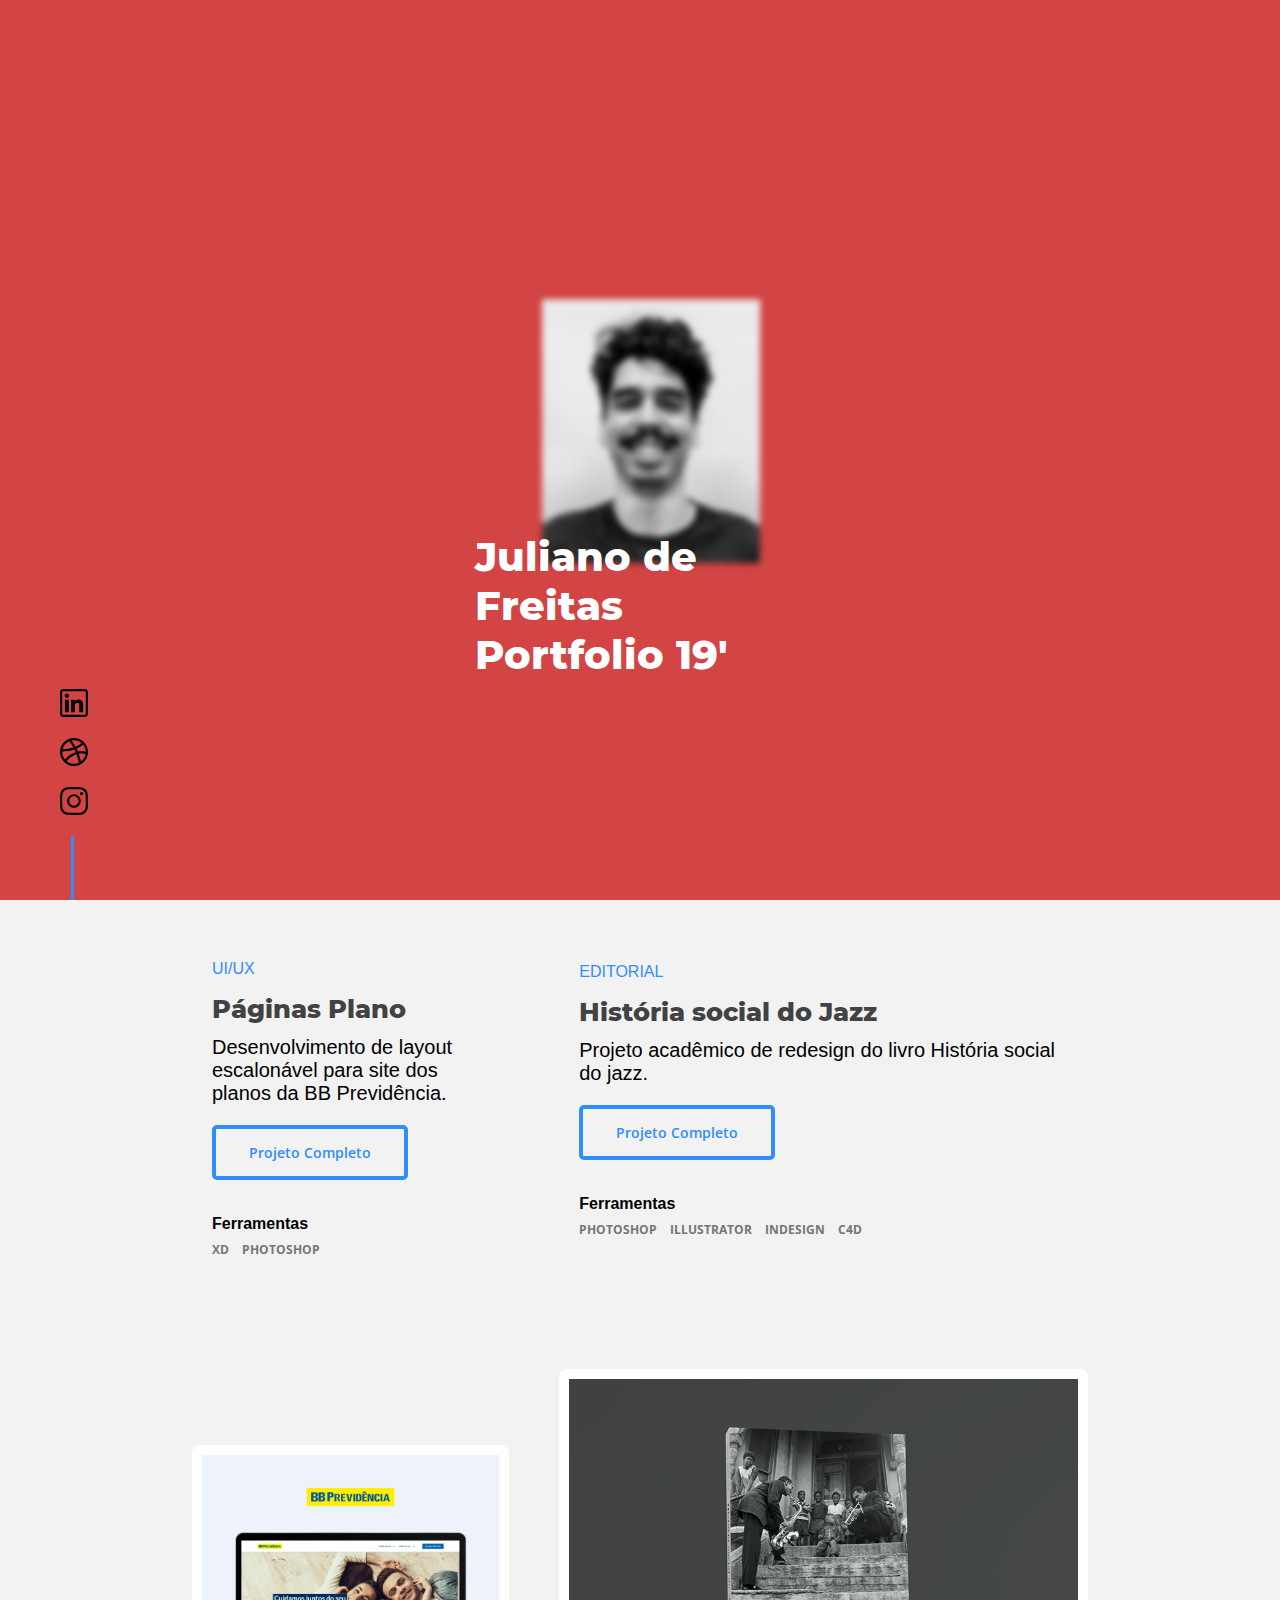
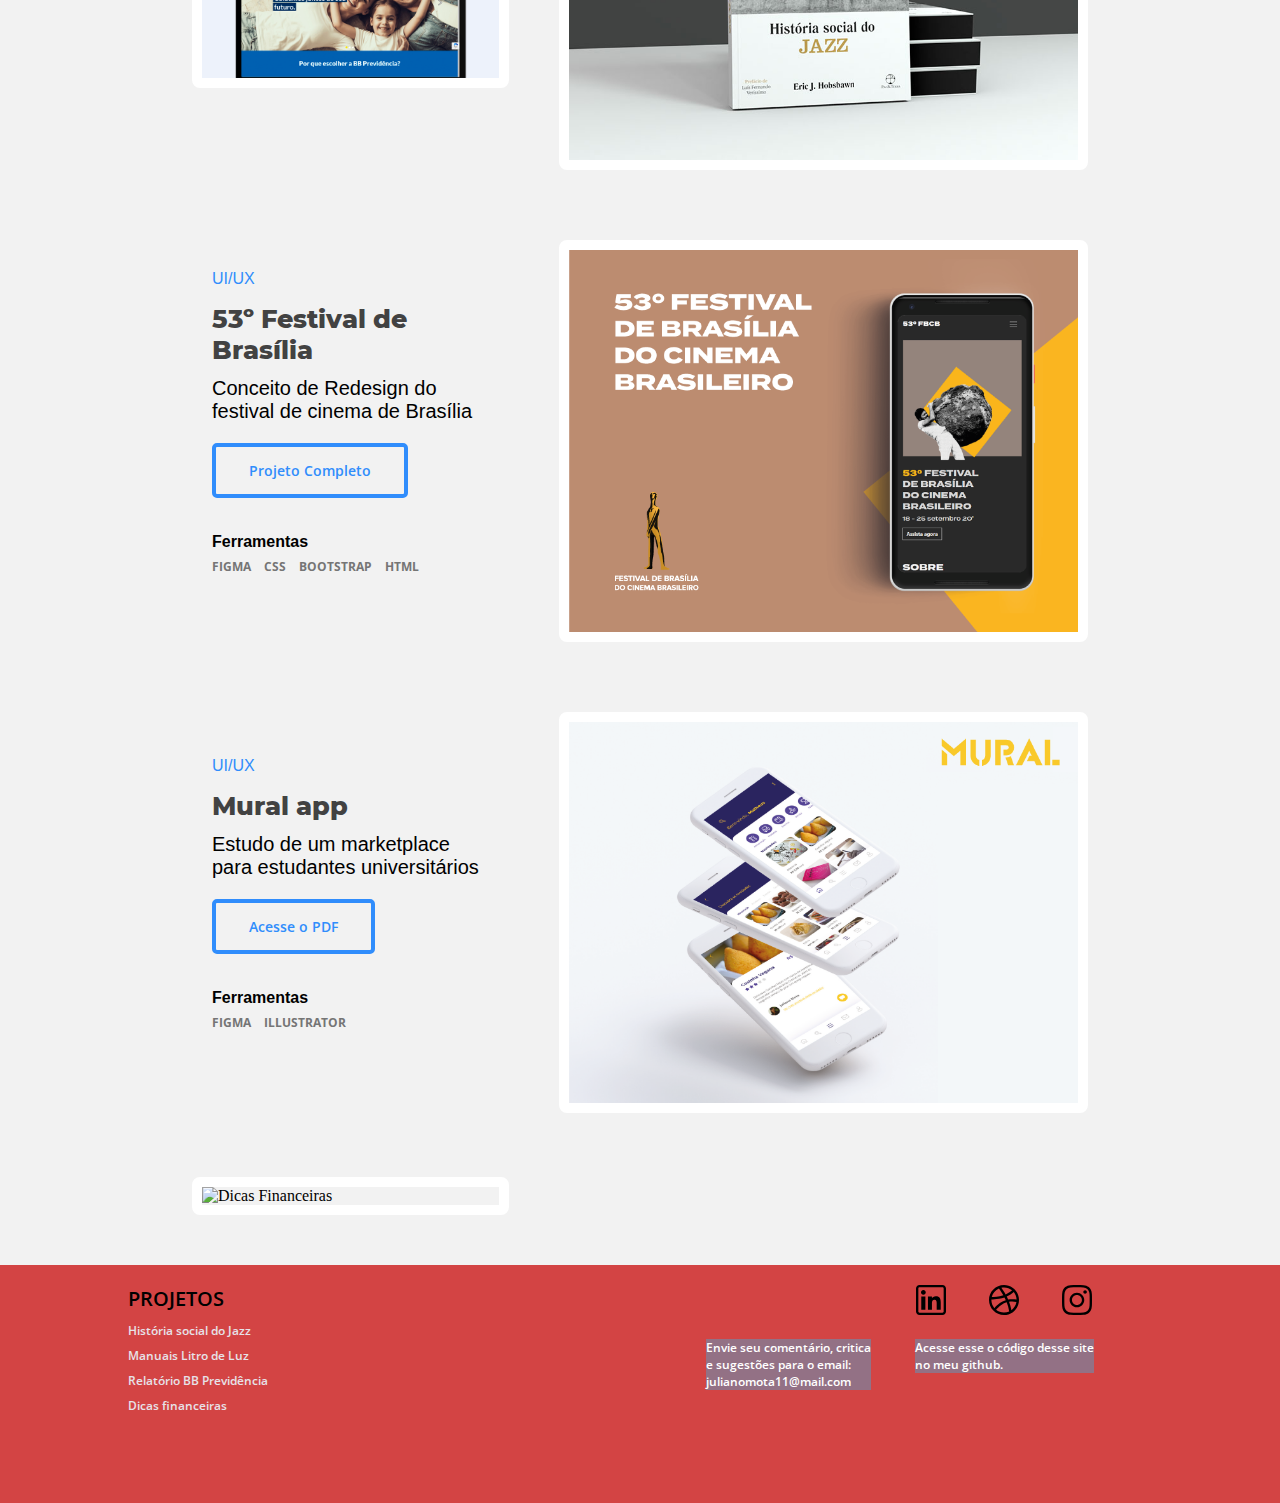
==== index.html @ aa5b1dbe "Update index.html" ====
<!DOCTYPE html>
<html lang ="en">
    <head>
        <meta charset="UTF-8">
        <meta name="viewport" content="width=device-width, initial-scale=1.0">
        <meta http-equiv="X-UA-Compatible" content="ie=edge">
        <title>Portfólio</title>
        <link rel="stylesheet" href="/css/stylesheet.css" >
        <link rel="stylesheet" href="/css/trabalhos.css" >
        <link rel="stylesheet" href="/css/footer.css" >
        <link rel="stylesheet" href="/css/header.css" >
        <link href="https://fonts.googleapis.com/css?family=Poppins&display=swap" type="text/css"
        rel="stylesheet">
        <link href="https://fonts.googleapis.com/css?family=Roboto+Mono&display=swap" rel="stylesheet"> 
        <link href="https://fonts.googleapis.com/css?family=Open+Sans:400,600,700&display=swap" rel="stylesheet">
        
    </head>
    <body>
       
    <header class="header-principal">
        <div class="socialcolumn">
             <div class="socialcolumn_icons">
                <a  class="socialcolumn_icon" target="_blank" href="https://www.linkedin.com/in/freitasjuliano/"><img src="/images/linkedin.svg"></img></a>
                <a class="socialcolumn_icon" target="_blank" href="https://dribbble.com/JulianoF"><img src="/images/basketball.svg"></img></a>
                <a class="socialcolumn_icon" target="_blank" href="https://www.instagram.com/skatepapel/"><img src="/images/instagram.svg"></img></a>
             </div>
        </div>
    </header>

        <div class="conteudo">
            <img class="minhafoto" src="/images/perfil3.jpg" alt="perfil" id="photo">
            <div class="texto">
                <h1 id="nome">
                    Juliano de
                    <br>
                    Freitas
                    <br>
                    Portfolio 19'</h1>
            </div>
        </div>

        

<div class="trabalhos" >
    
    
        <!--Projeto1-->
        <div class="descricao" id="un">
            <div>
                <span>UI/UX</span>
                <h1> Páginas Plano</h1>
                <p>Desenvolvimento de layout escalonável para site dos planos da BB Previdência.</p>
                <a href="./jazz.html"><button>Projeto Completo</button></a>
                <h4>Ferramentas</h4>
                <p class="ferramentas">Xd  Photoshop</p>
            </div>
        </div>

        <div class="container" id="deux"> 
           <a href="./jazz.html"> <img class="jazz" src="/images/bbprevidencia_ui.png" alt="UI BB Previdência"><div class="overlay"></div></a>
        </div>

        <!--Projeto 2 - Festival -->
        <div class="descricao" id="trois">
            <div>
                <span>UI/UX</span>
                <h1>53º Festival de Brasília</h1>
                <p> Conceito de Redesign do festival de cinema de Brasília</p>
                <a href="/litro.html"><button>Projeto Completo</button></a>
                <h4>Ferramentas</h4>
                 <p class="ferramentas">figma  css  bootstrap  html</p>
             </div>
        </div>

        <div class="container" id="quatre"> 
            <a href="./litro.html"><img class="jazz" src="/images/festivaldebrasilia_ui.png" alt="Festival de brasília"><div class="overlay"></div></a>
        </div>
    
    <!-- Projeto 2
        <div class="descricao" id="trois">
            <div>
                <span>EDITORIAL</span>
                <h1>Manuais Litro de Luz</h1>
                <p> Manual feito para a ONG LItro de Luz com ilustrações passo a passo para a montagem dos dispositivos.</p>
                <a href="/litro.html"><button>Projeto Completo</button></a>
                <h4>Ferramentas</h4>
                 <p class="ferramentas">Illustrator  Indesign</p>
             </div>
        </div> 

        <div class="container" id="quatre"> 
            <a href="./litro.html"><img class="jazz" src="/images/litro_capa.jpg" alt="Litro de Luz"><div class="overlay"></div></a>
        </div>
       -->

        <!--Projeto 3-->
        <div class="descricao" id="cinq">
            <div>
                <span>UI/UX</span>
                <h1>Mural app</h1>
                <p>Estudo de um marketplace para estudantes universitários</p>
                <a target="_blank" href="https://www.bb.com.br/docs/pub/inst/dwn/PrevidRelatAnual2018.pdf"><button class="bbp">Acesse o PDF</button></a>
                <h4>Ferramentas</h4>
                 <p class="ferramentas">figma  Illustrator </p>
             </div>
        </div>
        <div class="container" id="six"> 
            <a target="_blank" href=""><img class="jazz" src="/images/mural_capa_.png" alt="mural app"><div class="overlay"></div></a>
        </div>
    
    <!--Projeto 3 - relatório anual BB 18
        <div class="descricao" id="cinq">
            <div>
                <span>EDITORIAL</span>
                <h1>Relatório Anual BBP</h1>
                <p> Criação de identidade visual para o relátorio anual da BB Previdência ano 2018.</p>
                <a target="_blank" href="https://www.bb.com.br/docs/pub/inst/dwn/PrevidRelatAnual2018.pdf"><button class="bbp">Acesse o PDF</button></a>
                <h4>Ferramentas</h4>
                 <p class="ferramentas">Photoshop Illustrator Indesign </p>
             </div>
        </div>
        <div class="container" id="six"> 
            <a target="_blank" href="https://www.bb.com.br/docs/pub/inst/dwn/PrevidRelatAnual2018.pdf"><img class="jazz" src="/images/bbpre_capa.png" alt="BB Previência Relatório"><div class="overlay"></div></a>
        </div>
        -->
    
     <!--jazz -->
        <div class="descricao" id="un">
            <div>
                <span>EDITORIAL</span>
                <h1> História social do Jazz</h1>
                <p>Projeto acadêmico de redesign do livro História social do jazz.</p>
                <a href="./jazz.html"><button>Projeto Completo</button></a>
                <h4>Ferramentas</h4>
                <p class="ferramentas"> Photoshop  Illustrator  Indesign  C4D</p>
            </div>
        </div>

        <div class="container" id="deux"> 
           <a href="./jazz.html"> <img class="jazz" src="/images/jazz_capa.jpg" alt="Livro jazz"><div class="overlay"></div></a>
        </div>
       
    
        <!-- Projeto 4 - stay gold 
        <div class="descricao" id="sept">
            <div>
                <span>MOTION</span>
                <h1>Stay Gold</h1>
                <p> Stay Gold é o meu refúgio, de passar bons momentos conheçendo a cidade com amigos.</p>
                <a href="./stay.html"><button>Projeto Completo</button></a>
                <h4>Ferramentas</h4>
                 <p class="ferramentas">Photoshop Illustrator After Effects Skate</p>
             </div>
        </div>

        <div class="container" id="huit"> 
            <a href="./stay.html"><img class="jazz" src="/images/stay_capa.jpg" alt="BB Previência Relatório"><div class="overlay"></div></a>
        </div>
        -->
        <!-- Projeto 5 dribble 
        <div class="descricao" id="neuf">
            <div>
                <span>MOTION</span>
                <h1>Dicas Financeiras</h1>
                <p> Animação feita para uma entrevista.</p>
                <a href="https://dribbble.com/JulianoF" target="_blank"><button>Dribbble</button></a>
                <h4>Ferramentas</h4>
                 <p class="ferramentas">Illustrator After Effects </p>
             </div>
        </div>
           -->
        <div class="container" id="dix"> 
            <img class="jazz" src="/images/money.gif" alt="Dicas Financeiras"><div class="overlay"></div>
        </div>

    </div>
    <footer>               
        <div class="left_footer">
            <h4 style="font-family: montserrat;">PROJETOS</h4>
            <ul>
               <li><a href="/jazz.html">História social do Jazz</a></li>
                <li><a href="/litro.html">Manuais Litro de Luz</a></li>
                <li><a href="https://www.bb.com.br/docs/pub/inst/dwn/PrevidRelatAnual2018.pdf">Relatório BB Previdência</a></li>
                <li><a href="https://dribbble.com/JulianoF">Dicas financeiras</a></li>                    
            </ul>
        </div>
        <div class="right_footer">
                <div class="row_icons">
                    <a  class="icon" target="_blank" href="https://www.linkedin.com/in/freitasjuliano/"><img src="/images/linkedin.svg"></img></a>
                    <a class="icon" target="_blank" href="https://dribbble.com/JulianoF"><img src="/images/basketball.svg"></img></a>
                    <a class="icon" target="_blank" href="https://www.instagram.com/skatepapel/"><img src="/images/instagram.svg"></img></a>
                </div>
                <div class="email">
                    <p>
                    Envie seu comentário, critica <br>
                    e sugestões para o email: <br>
                    julianomota11@mail.com</p>
                </div>
                <div class="github">
                    <p>
                        Acesse esse o código desse site<br>
                        no meu github.
                    </p>
                </div>
        </div>
</footer>
</body>
---- css/stylesheet.css ----
*{
    margin: 0 auto;
    padding: 0;
    box-sizing: border-box;
}
@font-face{
    src: url(../fonts/Montserrat-ExtraBold.ttf);
    font-family: montserrat;
    
}

@font-face{
    src: url(../fonts/Montserrat-Regular.ttf);
    font-family: montserrat-regular;
    
}

@font-face{
  src: url(../fonts/clarendon-lt-std-roman.otf);
  font-family: Clarendon;
}

body {
  width: 100vw;
}

.overlay {
  position: absolute;
  top: 0;
  bottom: 0;
  left: 0;
  right: 0;
  height: 100%;
  width: 100%;
  opacity: 0;
  transition: .5s ease;
  background-color: #308DFC;

}

.container:hover .overlay {
  opacity: 0.3;
  border: 10px solid;
  border-radius: 8px;
  border-color: #308DFC;
}

#nome:hover {
  color: #F4D8CD;
  transition: .5s ease;
}

.conteudo {
  height: 100vh;
  background-color:  #D34444;
  max-width: 100vw;
}

.minhafoto{
    position: absolute;
    display: block;
    left: 50%;
    width: 40%;
    top: 45%;
    transform: translate(-45%, -40%);
    animation: yourAnimation 1.2s  0s ease;
    filter: blur(3px);
    -webkit-filter: blur(3px);
}

@keyframes yourAnimation{
  0%{
      transform: translate(-45%,0);
      opacity: 0;
      }
  100%{
      transform: translate(-45%,-40%);
      opacity: 1;
      }
}

.texto{
    position: absolute;
    display: block;
    left: 50%;
    top: 60%;
    transform: translate(-50%, -65%);
    min-width: 200px;
    animation: yourAnimation2 1.2s  0s ease;
}

@keyframes yourAnimation2{
  0%{
      transform: translate(-50%,0%);
      opacity: 0;
      }
      20%{
        transform: translate(-50%,0%);
        opacity: 0;
        }

  100%{
      transform: translate(-50%,-65%);
      opacity: 1;
      }
}

.socialcolumn {
  position: fixed;
  bottom: 30px;
  left: 60px;
  box-sizing: border-box;
}

.socialcolumn::before{
  content: "";
  height: 4em;
  width: 3px;
  background: #308DFC;
  position: absolute;
  bottom: -30px;
  transform: translateX(11px);
}

.socialcolumn_icons {
  display: flex;
  flex-direction: column;
  margin-bottom: 24px;
}

.socialcolumn_icon {
  margin-bottom: 15px;
  padding: 0 !important;
}

.socialcolumn_icon:nth-of-type(3) {
  margin-bottom: 25px;
}

.socialcolumn_icon img{
 width: 28px;
 height: 28px;
}

.socialcolumn_icon:hover {
  opacity: 0.6;
}

.more_infos {
    position: absolute;
        display: block;
        left: 50%;
        width: 80%;
        top: 85%;
        transform: translate(-45%, -40%)
}

      .more_infos p, .more_infos img {
        display: inline;
}
 
.cta {
  display: flex;
  background-color: white;
  width: 40%;
  padding: 15px 40px;
  color: #D34444;
  border: none;
  font-family: 'Noto Sans', sans-serif;
  align-items: center;
  justify-content: center;
  font-weight: 700;
}

.cta:hover {
  background-color: #2a6bda;
  color: white;
  transition: .3s ease;
}

.midias {
    font-family: 'Merriweather', serif;
    text-decoration:none;
    color:white;
    display: flex;
    padding: 10px 10px;
}

  .perfil {
    display: block;
    margin:0 auto;
    width: 66vw    
  }


.topo {
width: 80%;
}

  .conteudos{
  display: inline;
}
      
      @media only screen and (min-width: 250px) {
    
      .conteudo {
        height: 70vh;
      }

      .side_text {
        width: 80%;   
      }

      .side_text p {
        margin-top: 20px;
        font-size: 20px;
      }

      .cta {
        margin-top: 15px;
        width: 100%;
        margin-bottom: 30px;
        margin-left: 0;
        margin-right: 0;
      }

      #nome {
        font-family: montserrat;
        font-size: 1.6rem;
        color: #fff;
      }

      .minhafoto{
        position: absolute;
        display: block;
        left: 50%;
        width: 40%;
        top: 30%;
        transform: translate(-45%, -40%)
      }

      .texto{
        top: 45%;        
    }

    
    }

@media only screen and (min-width: 768px) {
  /* tablets */
  
  
 
  /* index */
  .minhafoto{
    position: absolute;
    display: block;
    left: 50%;
    width: 30%;
    top: 30%;
    transform: translate(-45%, -40%)
}

#nome {
    font-family: montserrat;
    font-size: 1.8rem;
    color: white;
}

#nome {
  font-size: 2.3rem;

}
.texto{
    position: absolute;
    display: block;
    left: 45%;
    top: 53%;
    transform: translate(-50%, -65%);
    min-width: 200px;
}

  /*sobre*/
  .sobre {
    font-size: 30px;
    padding: 0 10% 2% 10%;
    line-height: 1.5em;  
  }
  
  
  .side_text {
    width: 80%;   
  }


  .cta {
    margin-top: 15px;
    width: 80%;
    margin-bottom: 30px;
    margin-left: 61.4px;
    margin-right: 0;
    font-size: 20px;
  }

  .perfil {
  width: 500px;
  }
  
  }
  @media only screen and (min-width: 1024px) {
    /* header */
  .header-principal a {
    font-size: 28px;
    padding: 30px 40px;
  }
     
    .cabecalho, .cabecalho2{
    height: 60px;  
    }

    .descricao p {
      font-size: 25px;
    }



    .button{
      margin-top: 9px;
      font-size: 43px;
    }

    #nome {
      font-family: montserrat;
      font-size: 2.2rem;
      color: white;
  }

  #nome {
    font-size: 3rem;
  }


  .texto{
      position: absolute;
      display: block;
      left: 45%;
      top: 45%;
      transform: translate(-50%, -65%);
      min-width: 200px;
  }

  .descricao{
    font-size: 21px;
  }
   /*sobre*/
   .sobre {
    font-size: 40px;
    padding: 5% 10% 6% 10%;
    line-height: 1.5em;
  }
  
  .conteudos img {
    width: 80px;
      height: 80px;
      margin: 2rem;
  }
.midias {
  font-size: 33px;
  margin-top: 15px;
}
 
}

@media only screen and (min-width: 1200px) {

 /* index */

  .conteudo {
    height: 100vh;
  }

  .minhafoto{
    position: absolute;
    display: block;
    left: 50%;
    width: 17%;
    top: 45%;
    transform: translate(-45%, -40%)
}

#nome {
    font-family: montserrat;
    font-size: 2.3rem;
    color: white;
}

#nome {
  font-size: 2.5em;
}

.texto{
    position: absolute;
    display: block;
    left: 45%;
    top: 65%;
    transform: translate(-40%, -36%);
    min-width: 200px;
    animation: yourAnimation4 1.2s  0s ease;
}

@keyframes yourAnimation4{
  0%{
      transform: translate(-40%,0%);
      opacity: 0;
      }
      20%{
        transform: translate(-40%,0%);
        opacity: 0;
        }

  100%{
      transform: translate(-40%,-36%);
      opacity: 1;
      }
}


}
---- css/trabalhos.css ----
*{
    margin: 0 auto;
    padding: 0;
    box-sizing: border-box;
}
@font-face{
    src: url(../fonts/Montserrat-ExtraBold.ttf);
    font-family: montserrat;
    
}

@font-face{
    src: url(../fonts/Montserrat-Regular.ttf);
    font-family: montserrat-regular;
    
}

@font-face{
  src: url(../fonts/clarendon-lt-std-roman.otf);
  font-family: Clarendon;
}

body {
    background-color: #F2F2F2;
}

.trabalhos{
    width: 75vw;
    display: grid;
    grid-template-columns: 2fr 5fr;
    grid-gap: 50px;
    justify-items: center;
    align-items: center;
    justify-content: center;
    margin-bottom: 50px;
    overflow-x: hidden;  
}

.jazz {
    width: 100%;
}

.container:hover {
    opacity: 0.7;
}

.Projeto {
    display: grid;
    background-color: #EAC9C9;
}

  .container {
    display: grid;
    margin-top: 3%;
    width: 80%;
    position:relative;
}

.container img {
    border: 10px solid;
    border-radius: 8px;
    border-color: white;
    cursor: pointer;
}

  .container img:hover {
    background-color: tomato;
    opacity: 1;
}

.descricao{
    padding-top: 5em;
    display: grid;
    width: 80%;
    font-family: 'Lato', sans-serif;
    font-size: 1rem;
    color:black;
    margin-bottom: 8%;
}

.descricao span{
    color: #308DFC;
}

.descricao h1 {
    margin: 0;
    text-align: left;
    font-family: montserrat;
    font-size: 1.6rem;
    color: #424242;
    margin-top: 0.6em;

}

.descricao p {
    font-size: 20px;
    margin-top: 0.6em;
}

.descricao button {
    margin: 20px 0;
    padding: 14px 33px;
    border: 4px solid;
    border-color: #308DFC;
    background-color: #F2F2F2;
    color: #308DFC;
    border-radius: 5px;
    font-family: 'Open Sans', sans-serif;
    font-weight: 600;
    cursor: pointer;
    font-size: 14px;
    transition: ease 0.6s;
}

.descricao button:hover {
    background-color: #308DFC;
    color:white;
}

.bbp:hover {
    background-color: #D34444 !important;
    border-color: #D34444;
}

.descricao h4 {
    margin-top: 15px;    
}

.ferramentas {
    font-size: 12px !important;
    text-transform: uppercase;
    font-weight: bold;
    color: #757575;
    word-spacing: 10px;
    font-family: 'Open Sans', sans-serif;
    font-weight: 700;
}

#un {
    order: 1;
}

#deux {
    order: 0;
}

#trois {
    order: 3;
}

#quatre {
    order: 2;
}

#cinq {
    order: 5;
}

#six {
    order: 4;
}

#sept {
    order: 7;
}

#huit {
    order:6;
}

#neuf {
    order: 9;
}

#dix {
    order: 8;
}



@media only screen and (min-width: 300px) {

    .trabalhos {
    width: 80vw;
    display: grid;
    grid-template-columns: 1fr;
    grid-template-rows: repeat(1fr);
    grid-gap: 50px;
    justify-items: center;
    align-items: center;
    justify-content: center;
    margin-bottom: 50px;
    }

    .descricao {
        display: none;
    }

    .container {
        width: 100%;
        
    }

    .socialcolumn {
        display: none;
    }
   
}

@media only screen and (min-width: 768px) {

    .trabalhos {
        grid-gap: 0px
    }

    .descricao {
        display: grid;
        width: 100%;
        padding: 20px;
        background-color: white;
        justify-items: left;
        align-items: flex-start;
        justify-content: flex-start;
        border-radius: 0 0 10px 10px;

    }
}

@media only screen and (min-width: 1024px) { 

    .socialcolumn {
        display: flex;
    }

    .trabalhos{
        width: 75vw;
        display: grid;
        grid-template-columns: 3fr 5fr;
        grid-gap: 50px;
        justify-items: center;
        align-items: center;
        justify-content: center;
        margin-bottom: 50px;
        
}

#un {
    order: 0;
}

#deux {
    order: 1;
}

#trois {
    order: 2;
}

#quatre {
    order: 3;
}

#cinq {
    order: 4;
}

#six {
    order: 5;
}

#sept {
    order: 6;
}

#huit {
    order:7;
}

#neuf {
    order: 8;
}

#dix {
    order: 9;
}

.descricao {
    background-color: #F2F2F2;
}


}


@media only screen and (min-width: 1200px) {

    .trabalhos{
        margin-top: 40px;
        width: 70vw;
    }

}
---- css/footer.css ----
footer {
    background-color: #D34444;
    display: flex;
    max-width: 100vw;
}

footer a {
    text-decoration: none;
    color:black;
}

footer a:hover {
    opacity: 0.6;
}

footer ul {
    list-style: none;
    margin: 10px 0;
}

footer li {
    font-family: 'Open Sans', sans-serif !important;
    font-weight: 600;
    margin: 8px 0;
}

footer h4{
margin-top: 1em;
align-items: center;
justify-content: center;
font-family: 'Open Sans', sans-serif !important;
font-weight: 600;
font-size: 20px;
}

footer img {
    width: 30px;
      height: 30px;
      margin: 20px;
}
  
  footer img:hover{
    opacity: 0.7;
}

.right_footer {
    font-family: 'Open Sans', sans-serif !important;
font-weight: 600;
}


/*.right_footer {
    display: grid;
    grid-template-rows: 1fr 2fr;
    grid-template-columns: 1fr 1fr;
    grid-template-areas: "one two"
                        "three four";
}

.row_icons {
    grid-area: two;  
    margin-right: 0;  
}

.email {
    grid-area: three;
    font-family: 'Open Sans', sans-serif !important;
    font-weight: 600;
}

.github {
    grid-area: four;
    font-family: 'Open Sans', sans-serif !important;
    font-weight: 600;
}

*/


.email, .github {
    background-color: #937185;
    color: white;
}
@media only screen and (min-width: 300px) {

    footer{
        height: auto;
        display: grid;
        grid-template-rows: 1fr ;
        grid-template-columns: 1fr ;
        grid-template-areas: "one"
                            "two";
    }
    
    .left_footer {
       align-items: center;
        grid-area: one;
        margin-left: 0 auto;
        text-align: center;
    }

    .left_footer a {
        color: #E7E2E8;
    }

    .right_footer {
        text-align: center;
        align-items: center;
        grid-area: two;
        margin-left: 0 auto;
        margin-bottom: 1rem;
    }

    .email{
        margin-bottom: 1rem;  
    }
}

@media only screen and (min-width: 768px) {

    footer{
        height: auto;
        display: grid;
        grid-template-columns: 1fr ;
        grid-template-areas: "a  b";
    }


    .left_footer {
        grid-area: a;
    }
    
    .right_footer {
        grid-area: b;
        display: grid;
        grid-template-rows: 1fr 2fr;
        grid-template-columns: 1fr 1fr;
        grid-template-areas: "one two"
                            "three four";
        text-align: left;
        margin-right: 40px;
    }
    
    .row_icons {
        grid-area: two;  
        margin-right: 0;  
    }
    
    .email {
        grid-area: three;
        font-family: 'Open Sans', sans-serif !important;
        font-weight: 600;
    }
    
    .github {
        grid-area: four;
        font-family: 'Open Sans', sans-serif !important;
        font-weight: 600;
    }

    .email, .github {
        align-self: baseline;
    }
}

@media only screen and (min-width: 1024px) {

    footer {
        padding: 0 10%;
    }

    .left_footer, .right_footer {
        font-size: 12px;
    }

    .left_footer {
        text-align: left;
        align-items: flex-start;
        margin: 0;
        
    }





}
---- css/header.css ----
*{
    margin: 0 auto;
    padding: 0;
    box-sizing: border-box;
}
@font-face{
    src: url(../fonts/Montserrat-ExtraBold.ttf);
    font-family: montserrat;
    
}

@font-face{
    src: url(../fonts/Montserrat-Regular.ttf);
    font-family: montserrat-regular;
    
}

@font-face{
  src: url(../fonts/clarendon-lt-std-roman.otf);
  font-family: Clarendon;
}

.header-principal {
    display: block;
    text-decoration: none;
    background-color: #308DFC;
    text-align: left;
    
}

.header-principal a {
    font-family: montserrat-regular;
    text-decoration:none;
    color:white;
    display: inline-block;
    padding: 15px 10px;
    text-align: right;
}

.header-principal a:hover {
 font-weight: 700;
}


@media only screen and (min-width: 768px) {

    .header-principal a {
      font-size: 22px;
      padding: 30px 40px;
    }

@media only screen and (min-width: 1024px) {
      .header-principal a {
        font-size: 22px;
        padding: 15px 40px;
      }
    }
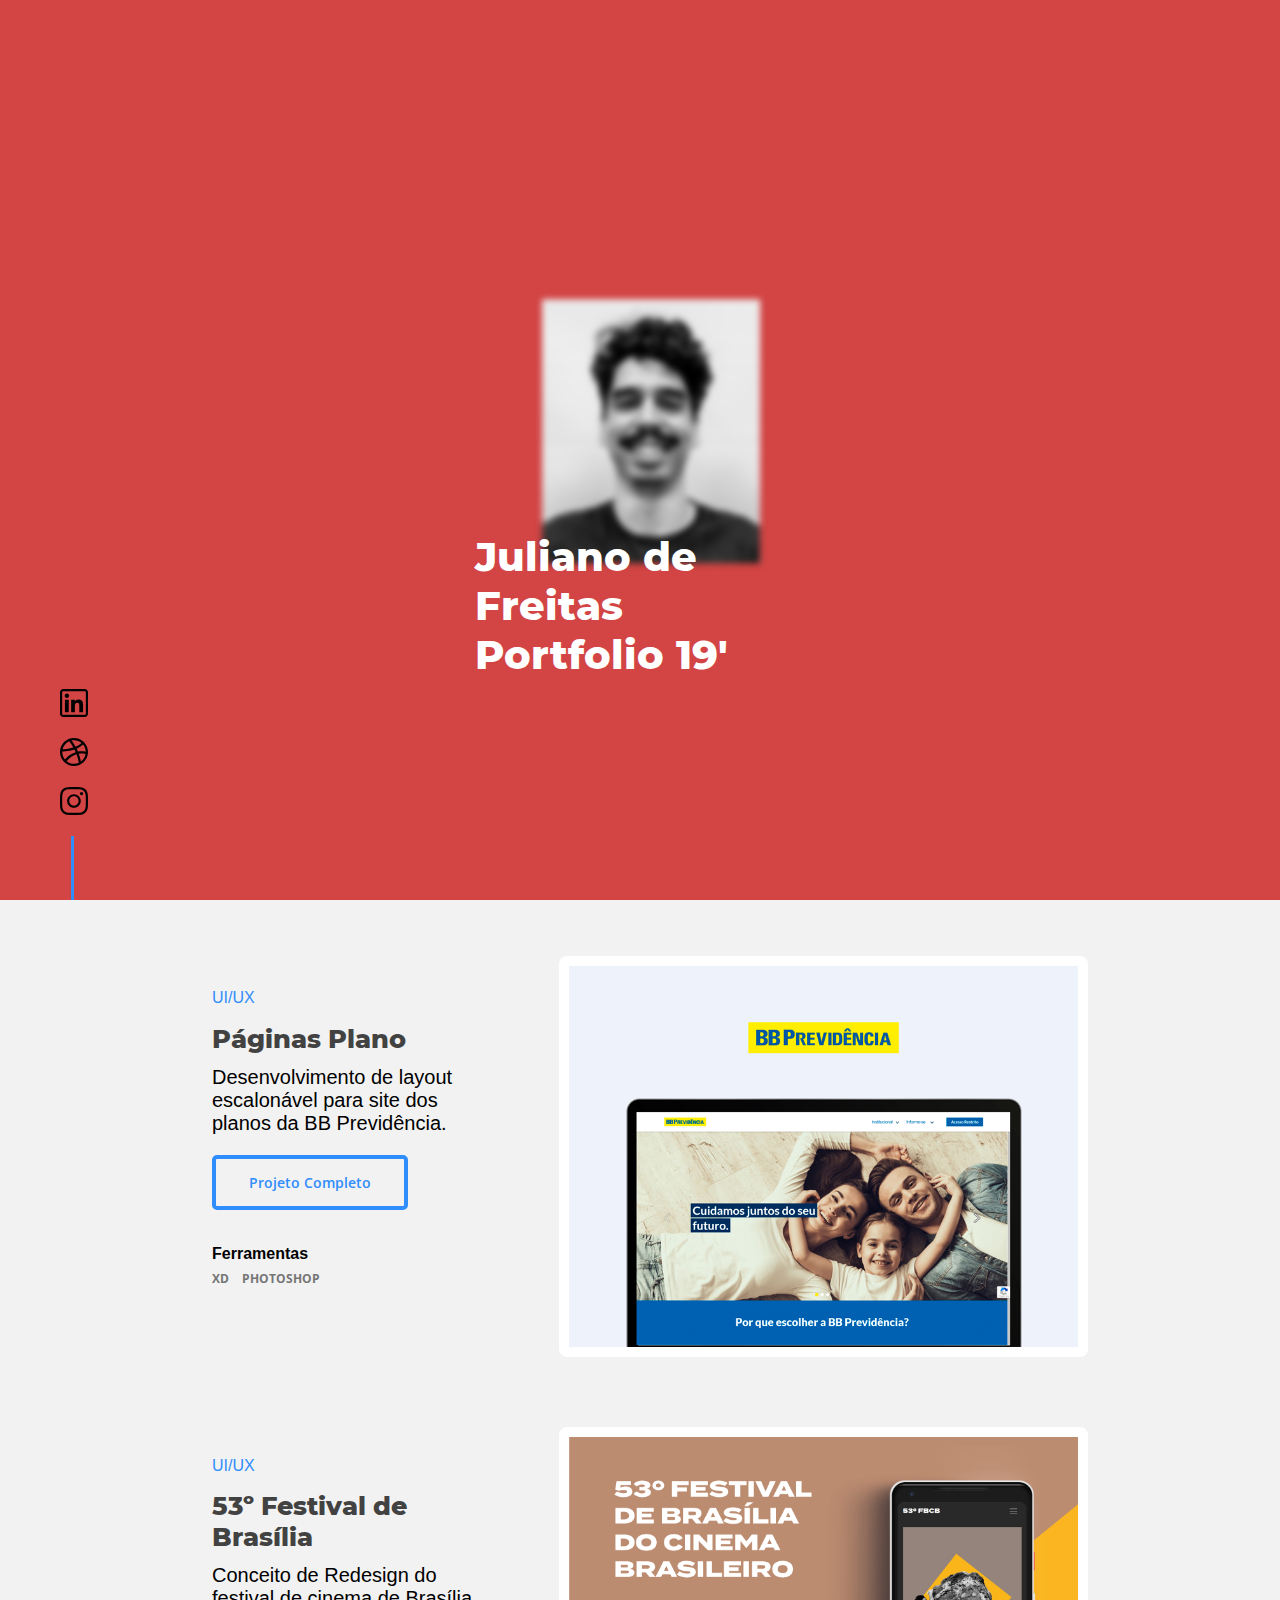
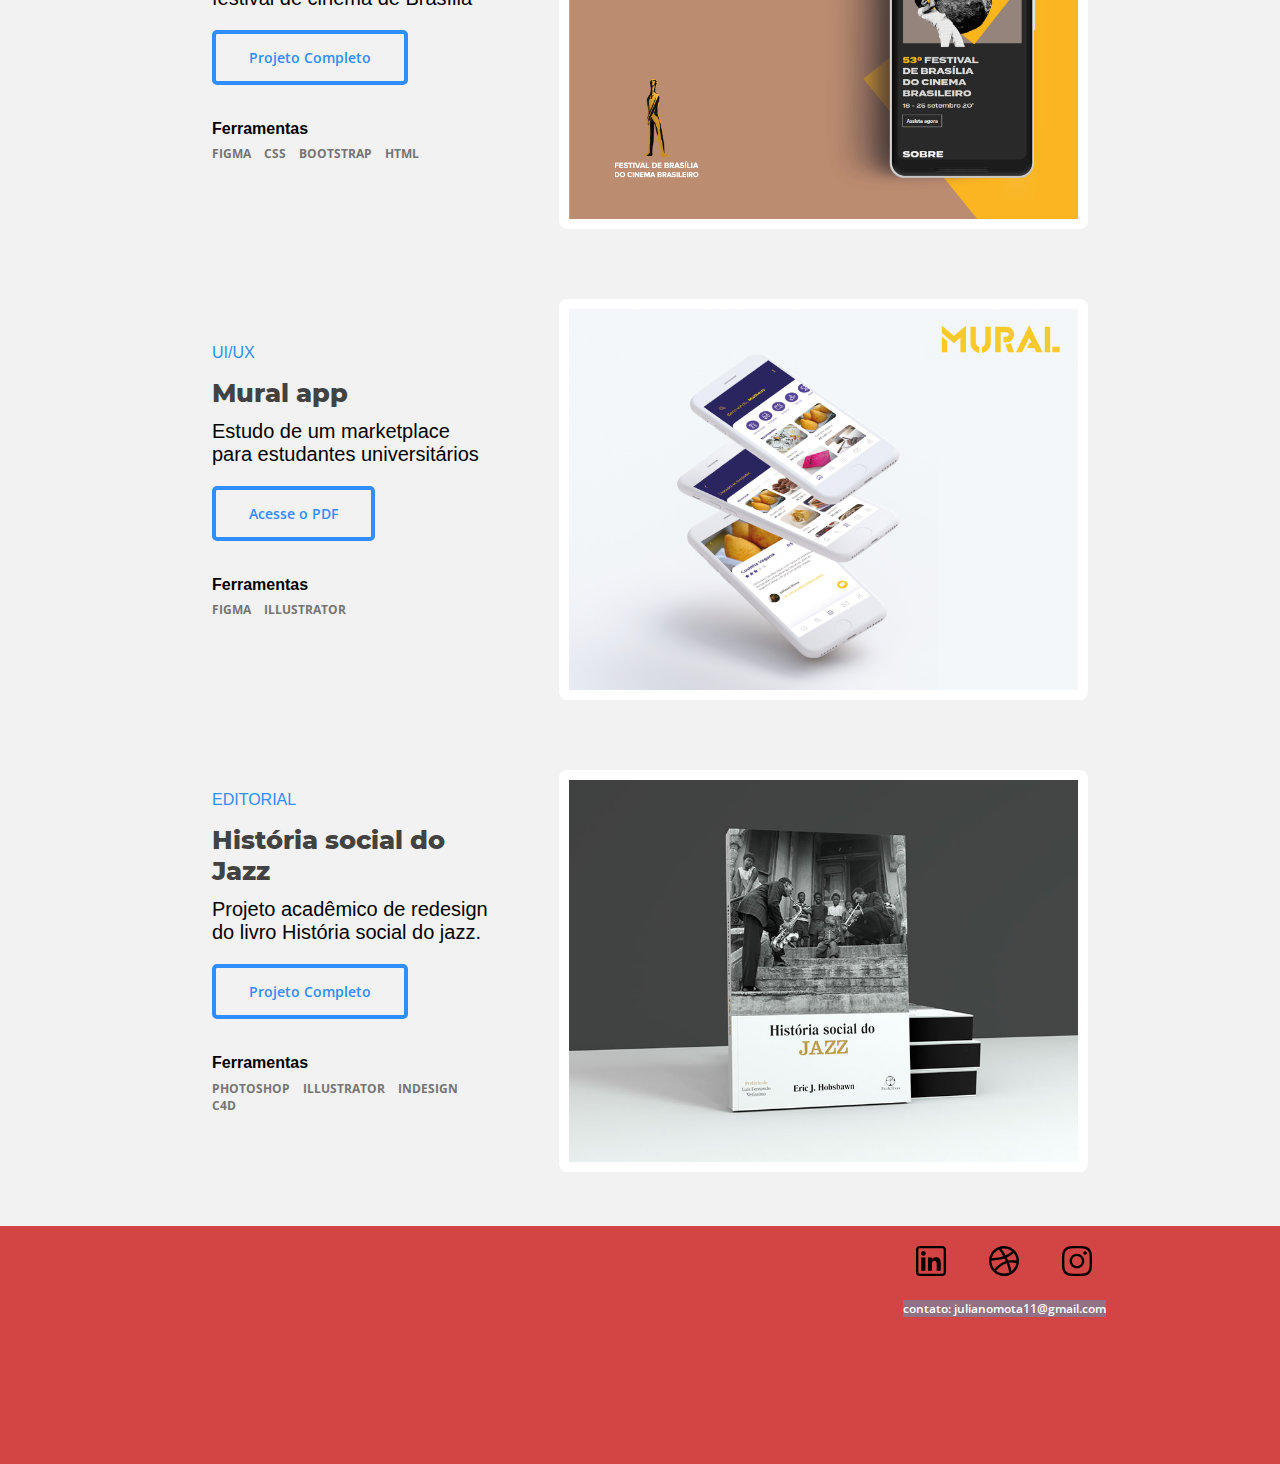
==== commit 244c05e2: "Update index.html" ====
--- a/index.html
+++ b/index.html
@@ -44,7 +44,7 @@
 <div class="trabalhos" >
     
     
-        <!--Projeto1-->
+        <!--Projeto1 página Planos-->
         <div class="descricao" id="un">
             <div>
                 <span>UI/UX</span>
@@ -124,7 +124,7 @@
         </div>
         -->
     
-     <!--jazz -->
+     <!--jazz
         <div class="descricao" id="un">
             <div>
                 <span>EDITORIAL</span>
@@ -139,24 +139,25 @@
         <div class="container" id="deux"> 
            <a href="./jazz.html"> <img class="jazz" src="/images/jazz_capa.jpg" alt="Livro jazz"><div class="overlay"></div></a>
         </div>
-       
-    
-        <!-- Projeto 4 - stay gold 
+        -->
+    
+        <!-- Projeto 4 - stay gold  -->
         <div class="descricao" id="sept">
             <div>
-                <span>MOTION</span>
-                <h1>Stay Gold</h1>
-                <p> Stay Gold é o meu refúgio, de passar bons momentos conheçendo a cidade com amigos.</p>
-                <a href="./stay.html"><button>Projeto Completo</button></a>
-                <h4>Ferramentas</h4>
-                 <p class="ferramentas">Photoshop Illustrator After Effects Skate</p>
-             </div>
+                <span>EDITORIAL</span>
+                <h1> História social do Jazz</h1>
+                <p>Projeto acadêmico de redesign do livro História social do jazz.</p>
+                <a href="./jazz.html"><button>Projeto Completo</button></a>
+                <h4>Ferramentas</h4>
+                <p class="ferramentas"> Photoshop  Illustrator  Indesign  C4D</p>
+            </div>
         </div>
 
         <div class="container" id="huit"> 
-            <a href="./stay.html"><img class="jazz" src="/images/stay_capa.jpg" alt="BB Previência Relatório"><div class="overlay"></div></a>
-        </div>
-        -->
+             <a href="./jazz.html"> <img class="jazz" src="/images/jazz_capa.jpg" alt="Livro jazz"><div class="overlay"></div></a>
+        </div>
+        
+    
         <!-- Projeto 5 dribble 
         <div class="descricao" id="neuf">
             <div>
@@ -168,14 +169,14 @@
                  <p class="ferramentas">Illustrator After Effects </p>
              </div>
         </div>
-           -->
+       
         <div class="container" id="dix"> 
             <img class="jazz" src="/images/money.gif" alt="Dicas Financeiras"><div class="overlay"></div>
         </div>
-
+        -->
     </div>
     <footer>               
-        <div class="left_footer">
+       <!-- <div class="left_footer">
             <h4 style="font-family: montserrat;">PROJETOS</h4>
             <ul>
                <li><a href="/jazz.html">História social do Jazz</a></li>
@@ -183,23 +184,16 @@
                 <li><a href="https://www.bb.com.br/docs/pub/inst/dwn/PrevidRelatAnual2018.pdf">Relatório BB Previdência</a></li>
                 <li><a href="https://dribbble.com/JulianoF">Dicas financeiras</a></li>                    
             </ul>
-        </div>
+        </div> -->
         <div class="right_footer">
                 <div class="row_icons">
                     <a  class="icon" target="_blank" href="https://www.linkedin.com/in/freitasjuliano/"><img src="/images/linkedin.svg"></img></a>
                     <a class="icon" target="_blank" href="https://dribbble.com/JulianoF"><img src="/images/basketball.svg"></img></a>
                     <a class="icon" target="_blank" href="https://www.instagram.com/skatepapel/"><img src="/images/instagram.svg"></img></a>
                 </div>
-                <div class="email">
-                    <p>
-                    Envie seu comentário, critica <br>
-                    e sugestões para o email: <br>
-                    julianomota11@mail.com</p>
-                </div>
                 <div class="github">
                     <p>
-                        Acesse esse o código desse site<br>
-                        no meu github.
+                       contato: julianomota11@gmail.com
                     </p>
                 </div>
         </div>
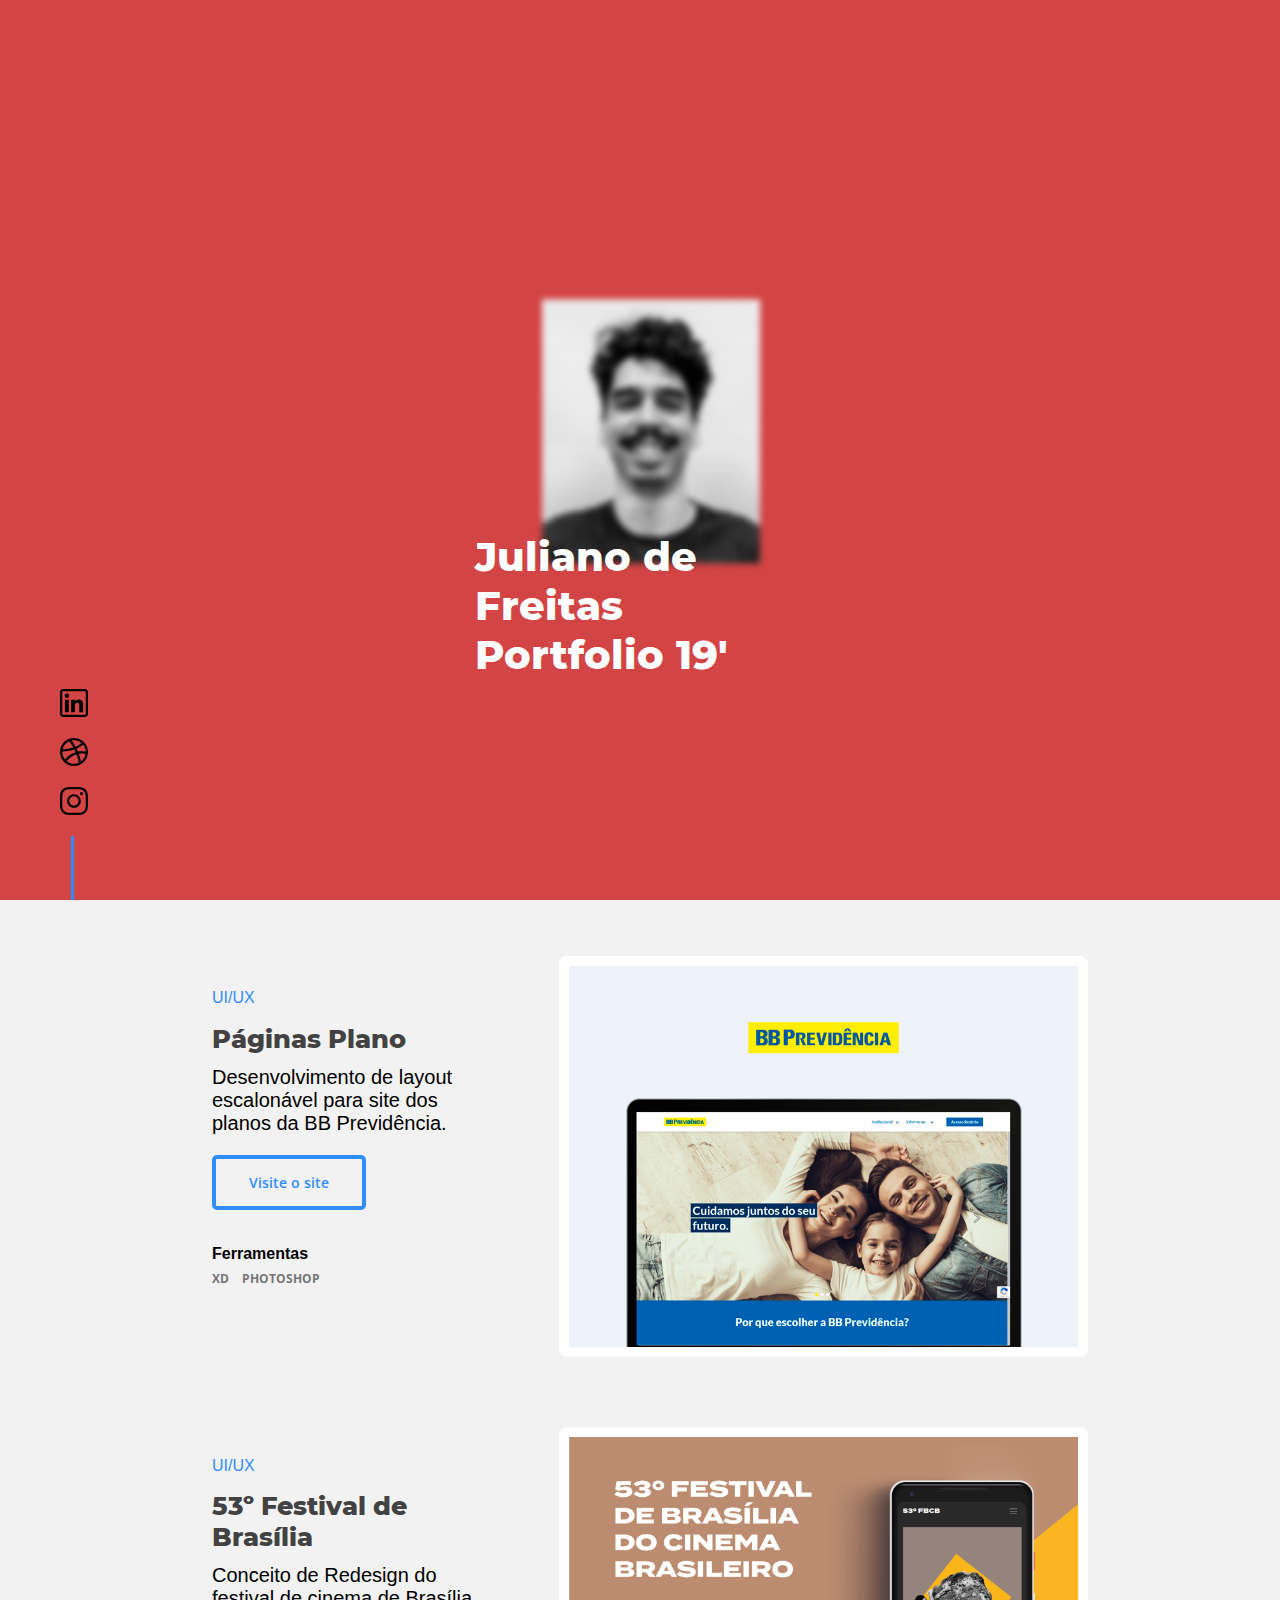
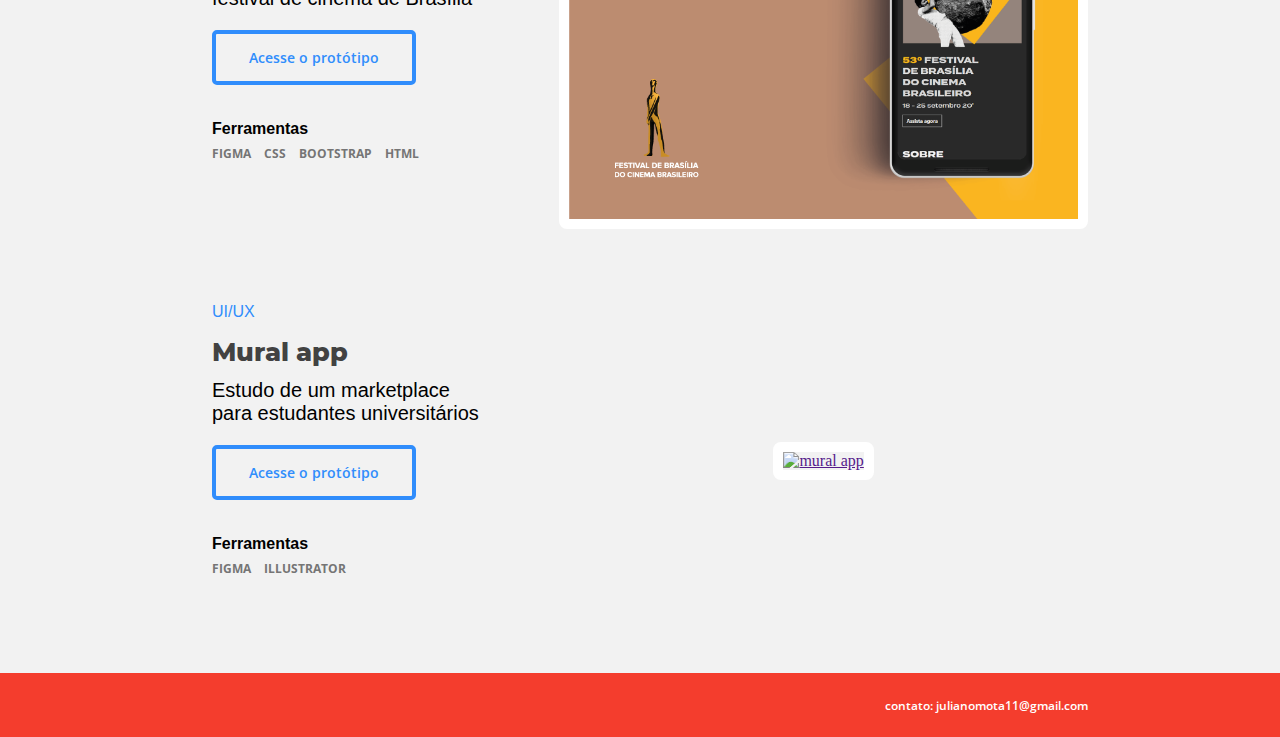
==== commit dc995792: "Update index.html" ====
--- a/index.html
+++ b/index.html
@@ -50,14 +50,14 @@
                 <span>UI/UX</span>
                 <h1> Páginas Plano</h1>
                 <p>Desenvolvimento de layout escalonável para site dos planos da BB Previdência.</p>
-                <a href="./jazz.html"><button>Projeto Completo</button></a>
+                <a href="https://bbprevidencia.com.br/bbprevrealizemais"><button>Visite o site</button></a>
                 <h4>Ferramentas</h4>
                 <p class="ferramentas">Xd  Photoshop</p>
             </div>
         </div>
 
         <div class="container" id="deux"> 
-           <a href="./jazz.html"> <img class="jazz" src="/images/bbprevidencia_ui.png" alt="UI BB Previdência"><div class="overlay"></div></a>
+           <a href="https://bbprevidencia.com.br/bbprevrealizemais"> <img class="jazz" src="/images/bbprevidencia_ui.png" alt="UI BB Previdência"><div class="overlay"></div></a>
         </div>
 
         <!--Projeto 2 - Festival -->
@@ -66,14 +66,14 @@
                 <span>UI/UX</span>
                 <h1>53º Festival de Brasília</h1>
                 <p> Conceito de Redesign do festival de cinema de Brasília</p>
-                <a href="/litro.html"><button>Projeto Completo</button></a>
+                <a href="https://lucid-einstein-e9de6b.netlify.app/"><button>Acesse o protótipo</button></a>
                 <h4>Ferramentas</h4>
                  <p class="ferramentas">figma  css  bootstrap  html</p>
              </div>
         </div>
 
         <div class="container" id="quatre"> 
-            <a href="./litro.html"><img class="jazz" src="/images/festivaldebrasilia_ui.png" alt="Festival de brasília"><div class="overlay"></div></a>
+            <a href="https://lucid-einstein-e9de6b.netlify.app/"><img class="jazz" src="/images/festivaldebrasilia_ui.png" alt="Festival de brasília"><div class="overlay"></div></a>
         </div>
     
     <!-- Projeto 2
@@ -99,13 +99,13 @@
                 <span>UI/UX</span>
                 <h1>Mural app</h1>
                 <p>Estudo de um marketplace para estudantes universitários</p>
-                <a target="_blank" href="https://www.bb.com.br/docs/pub/inst/dwn/PrevidRelatAnual2018.pdf"><button class="bbp">Acesse o PDF</button></a>
+                <a target="_blank" href="https://www.figma.com/proto/yUv1YjyE6gDUC2h342AkTZ/Untitled?node-id=26%3A1&scaling=scale-down"><button>Acesse o protótipo</button></a>
                 <h4>Ferramentas</h4>
                  <p class="ferramentas">figma  Illustrator </p>
              </div>
         </div>
         <div class="container" id="six"> 
-            <a target="_blank" href=""><img class="jazz" src="/images/mural_capa_.png" alt="mural app"><div class="overlay"></div></a>
+            <a target="_blank" href=""><img class="jazz" src="https://www.figma.com/proto/yUv1YjyE6gDUC2h342AkTZ/Untitled?node-id=26%3A1&scaling=scale-down" alt="mural app"><div class="overlay"></div></a>
         </div>
     
     <!--Projeto 3 - relatório anual BB 18
@@ -141,7 +141,7 @@
         </div>
         -->
     
-        <!-- Projeto 4 - stay gold  -->
+        <!-- Projeto 4 - stay gold 
         <div class="descricao" id="sept">
             <div>
                 <span>EDITORIAL</span>
@@ -156,7 +156,7 @@
         <div class="container" id="huit"> 
              <a href="./jazz.html"> <img class="jazz" src="/images/jazz_capa.jpg" alt="Livro jazz"><div class="overlay"></div></a>
         </div>
-        
+         -->
     
         <!-- Projeto 5 dribble 
         <div class="descricao" id="neuf">
@@ -174,6 +174,8 @@
             <img class="jazz" src="/images/money.gif" alt="Dicas Financeiras"><div class="overlay"></div>
         </div>
         -->
+                    
+                    
     </div>
     <footer>               
        <!-- <div class="left_footer">
--- a/css/footer.css
+++ b/css/footer.css
@@ -1,5 +1,5 @@
 footer {
-    background-color: #D34444;
+    background-color: #F43D2D;
     display: flex;
     max-width: 100vw;
 }
@@ -78,7 +78,6 @@
 
 
 .email, .github {
-    background-color: #937185;
     color: white;
 }
 @media only screen and (min-width: 300px) {
@@ -133,7 +132,7 @@
     .right_footer {
         grid-area: b;
         display: grid;
-        grid-template-rows: 1fr 2fr;
+        grid-template-rows: 1fr 1fr;
         grid-template-columns: 1fr 1fr;
         grid-template-areas: "one two"
                             "three four";
@@ -166,11 +165,18 @@
 @media only screen and (min-width: 1024px) {
 
     footer {
-        padding: 0 10%;
+        padding: 0 15%;
+        height: 64px;
+    }
+    
+    .row_icons {
+    display: none;
     }
 
     .left_footer, .right_footer {
         font-size: 12px;
+        margin-right: 0;
+        
     }
 
     .left_footer {
@@ -184,4 +190,4 @@
 
 
 
-}+}
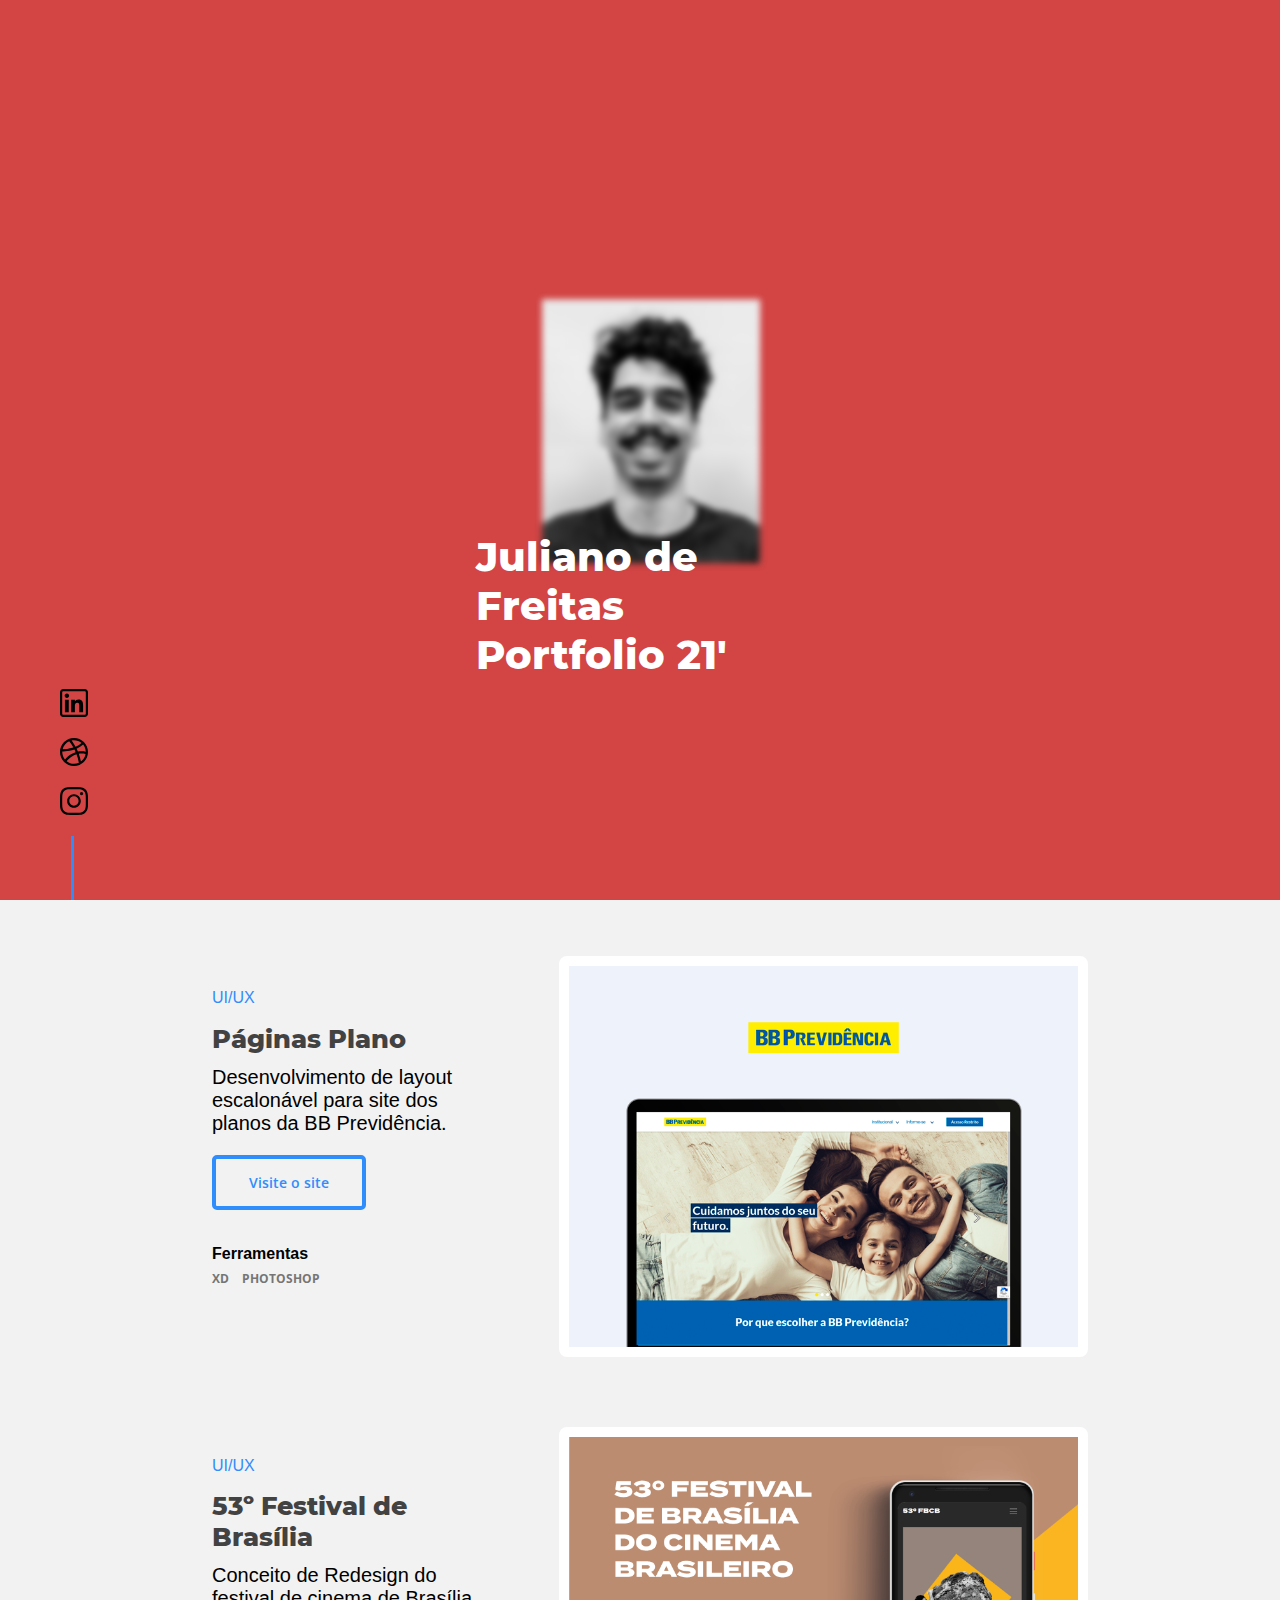
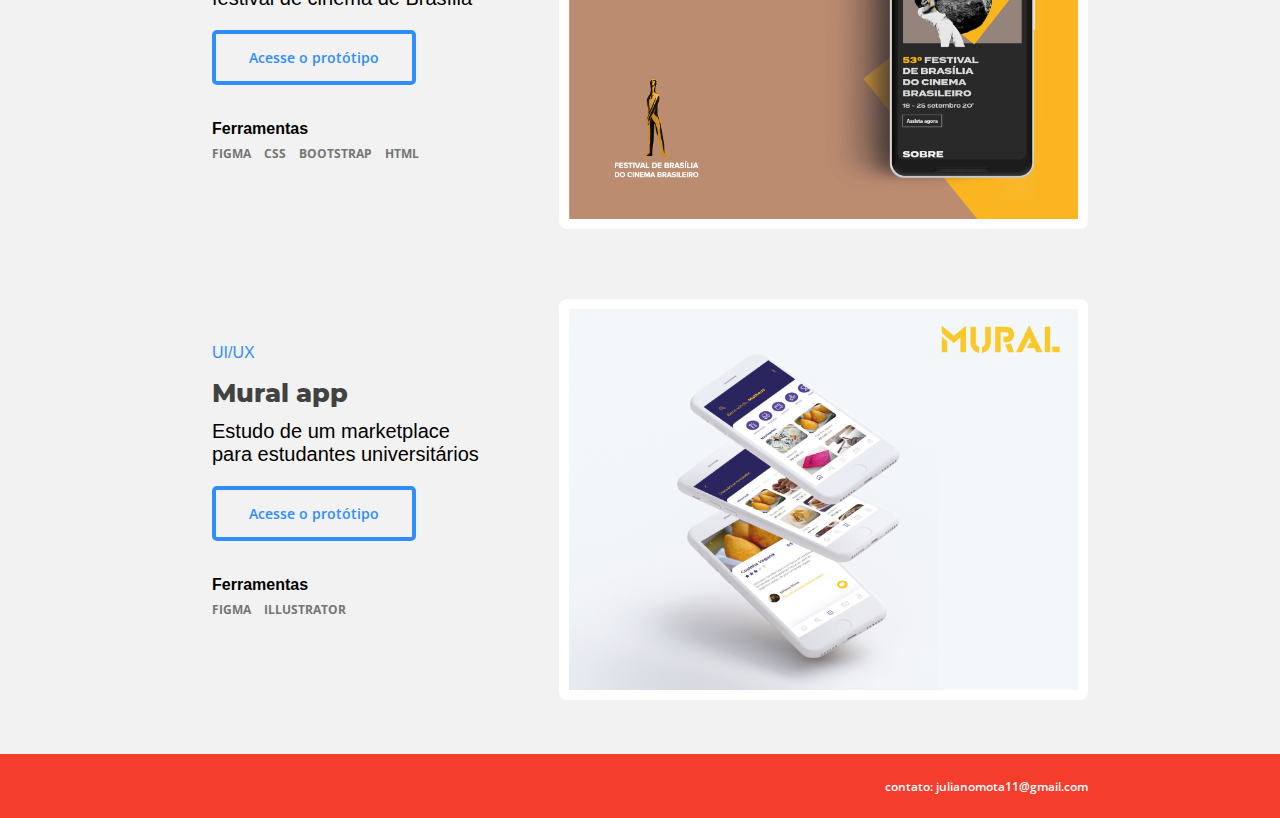
==== commit 03014a01: "Update index.html" ====
--- a/index.html
+++ b/index.html
@@ -35,7 +35,7 @@
                     <br>
                     Freitas
                     <br>
-                    Portfolio 19'</h1>
+                    Portfolio 21'</h1>
             </div>
         </div>
 
@@ -105,7 +105,7 @@
              </div>
         </div>
         <div class="container" id="six"> 
-            <a target="_blank" href=""><img class="jazz" src="https://www.figma.com/proto/yUv1YjyE6gDUC2h342AkTZ/Untitled?node-id=26%3A1&scaling=scale-down" alt="mural app"><div class="overlay"></div></a>
+            <a target="_blank" href="https://www.figma.com/proto/yUv1YjyE6gDUC2h342AkTZ/Untitled?node-id=26%3A1&scaling=scale-down"><img class="jazz" src="./images/mural_capa_.png" alt="mural app"><div class="overlay"></div></a>
         </div>
     
     <!--Projeto 3 - relatório anual BB 18
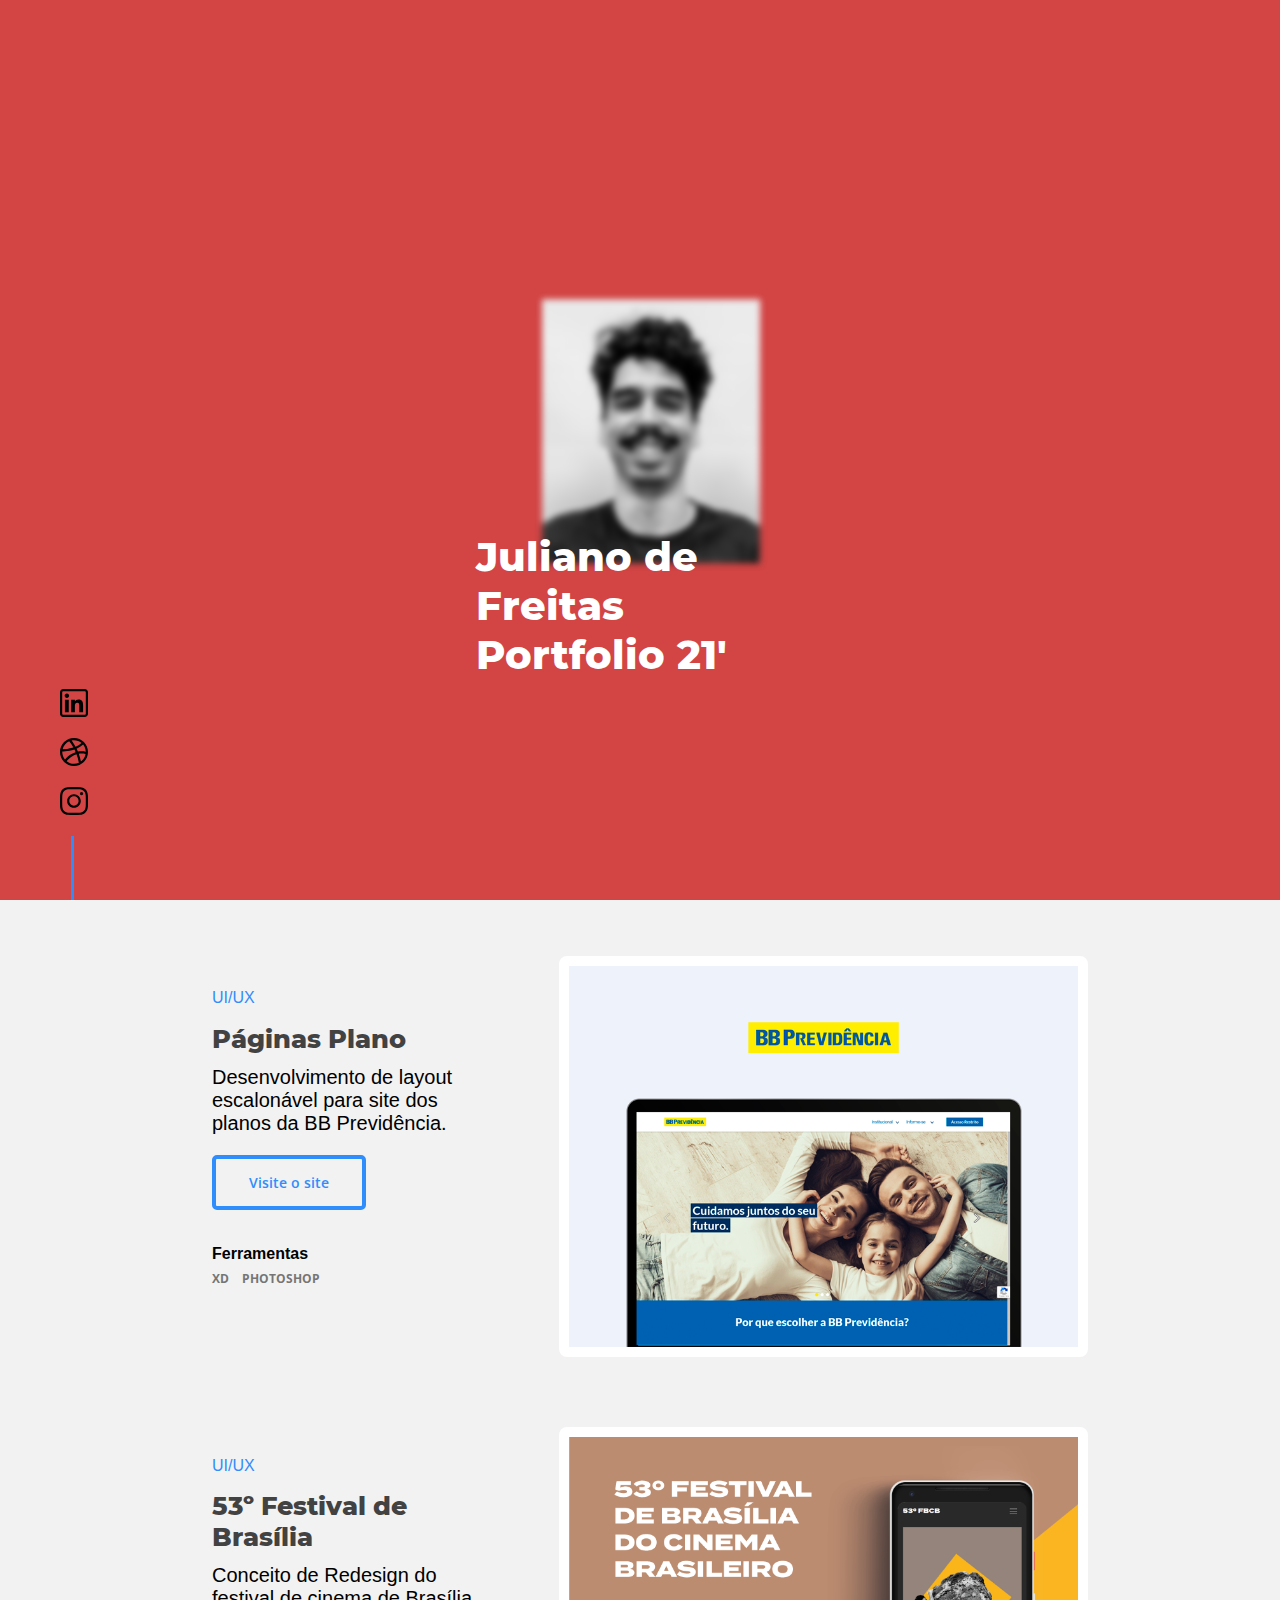
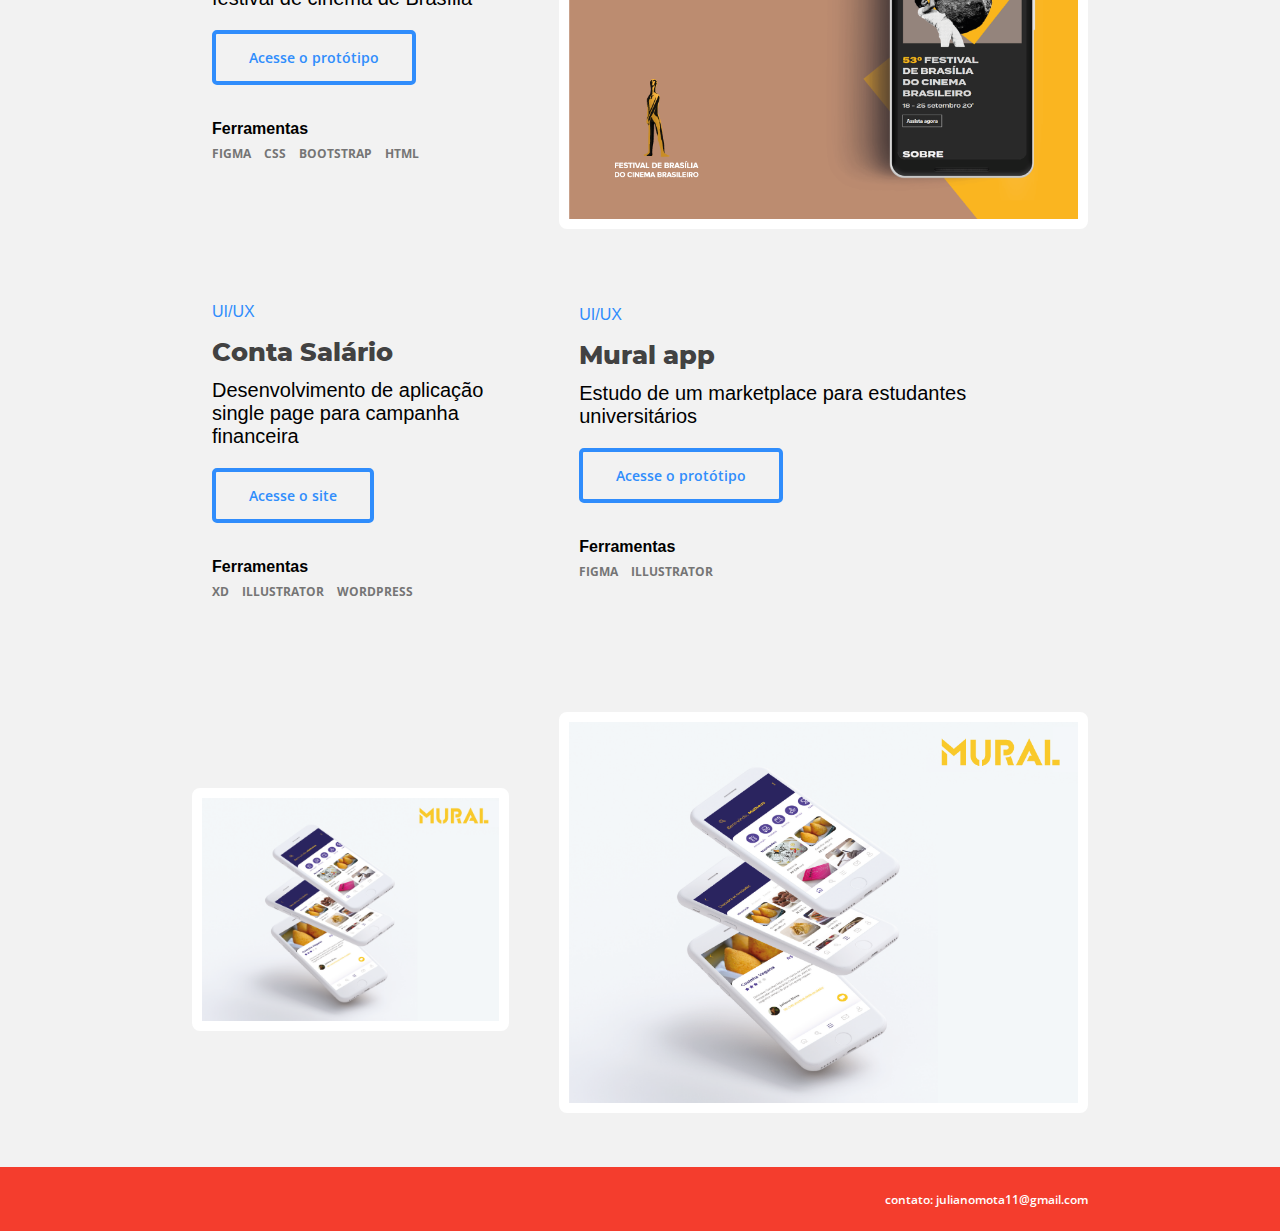
==== commit 97dcff80: "Update index.html" ====
--- a/index.html
+++ b/index.html
@@ -97,6 +97,21 @@
         <div class="descricao" id="cinq">
             <div>
                 <span>UI/UX</span>
+                <h1>Conta Salário</h1>
+                <p>Desenvolvimento de aplicação single page para campanha financeira</p>
+                <a target="_blank" href="http://contasalario.bbprevidencia.com.br"><button>Acesse o site</button></a>
+                <h4>Ferramentas</h4>
+                <p class="ferramentas">Xd Illustrator WordPress</p>
+             </div>
+        </div>
+        <div class="container" id="six"> 
+            <a target="_blank" href=""http://contasalario.bbprevidencia.com.br"><img class="jazz" src="./images/mural_capa_.png" alt="mural app"><div class="overlay"></div></a>
+        </div>
+    
+       <!--Projeto 4-->
+        <div class="descricao" id="cinq">
+            <div>
+                <span>UI/UX</span>
                 <h1>Mural app</h1>
                 <p>Estudo de um marketplace para estudantes universitários</p>
                 <a target="_blank" href="https://www.figma.com/proto/yUv1YjyE6gDUC2h342AkTZ/Untitled?node-id=26%3A1&scaling=scale-down"><button>Acesse o protótipo</button></a>
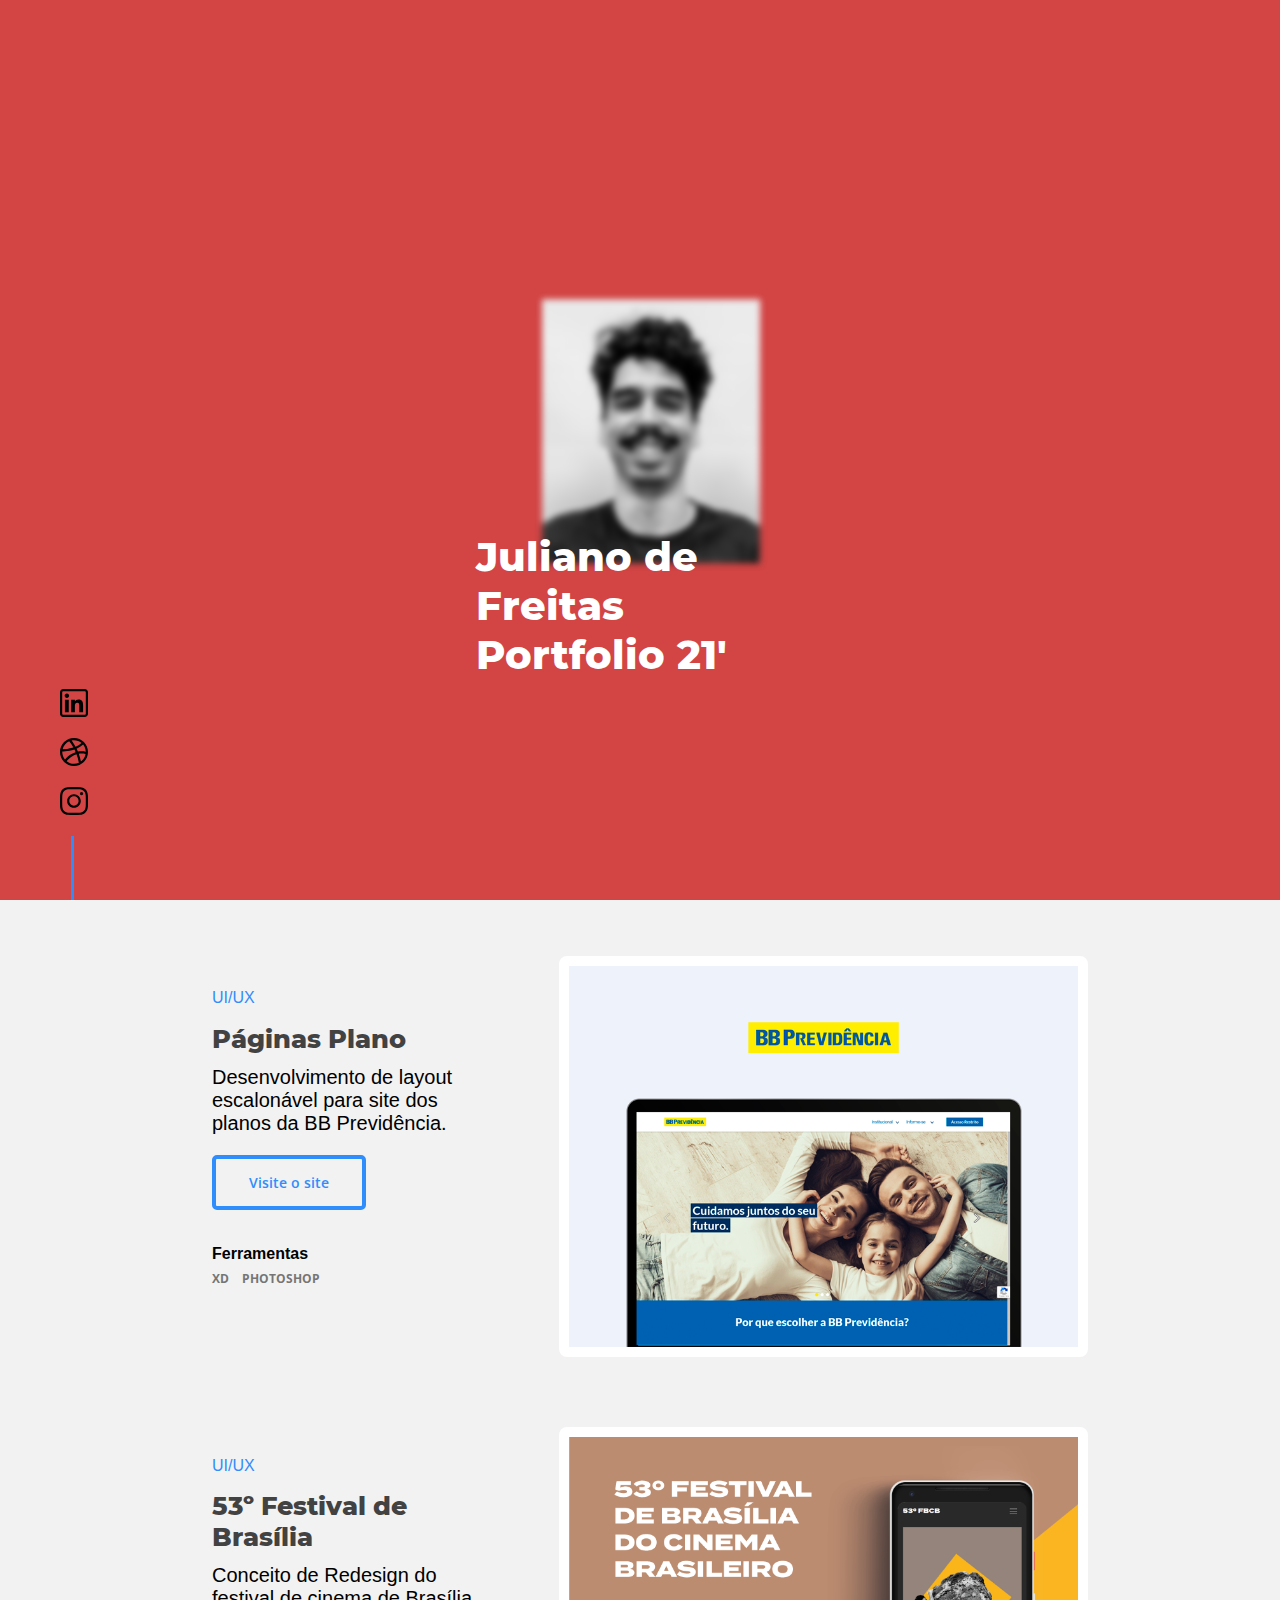
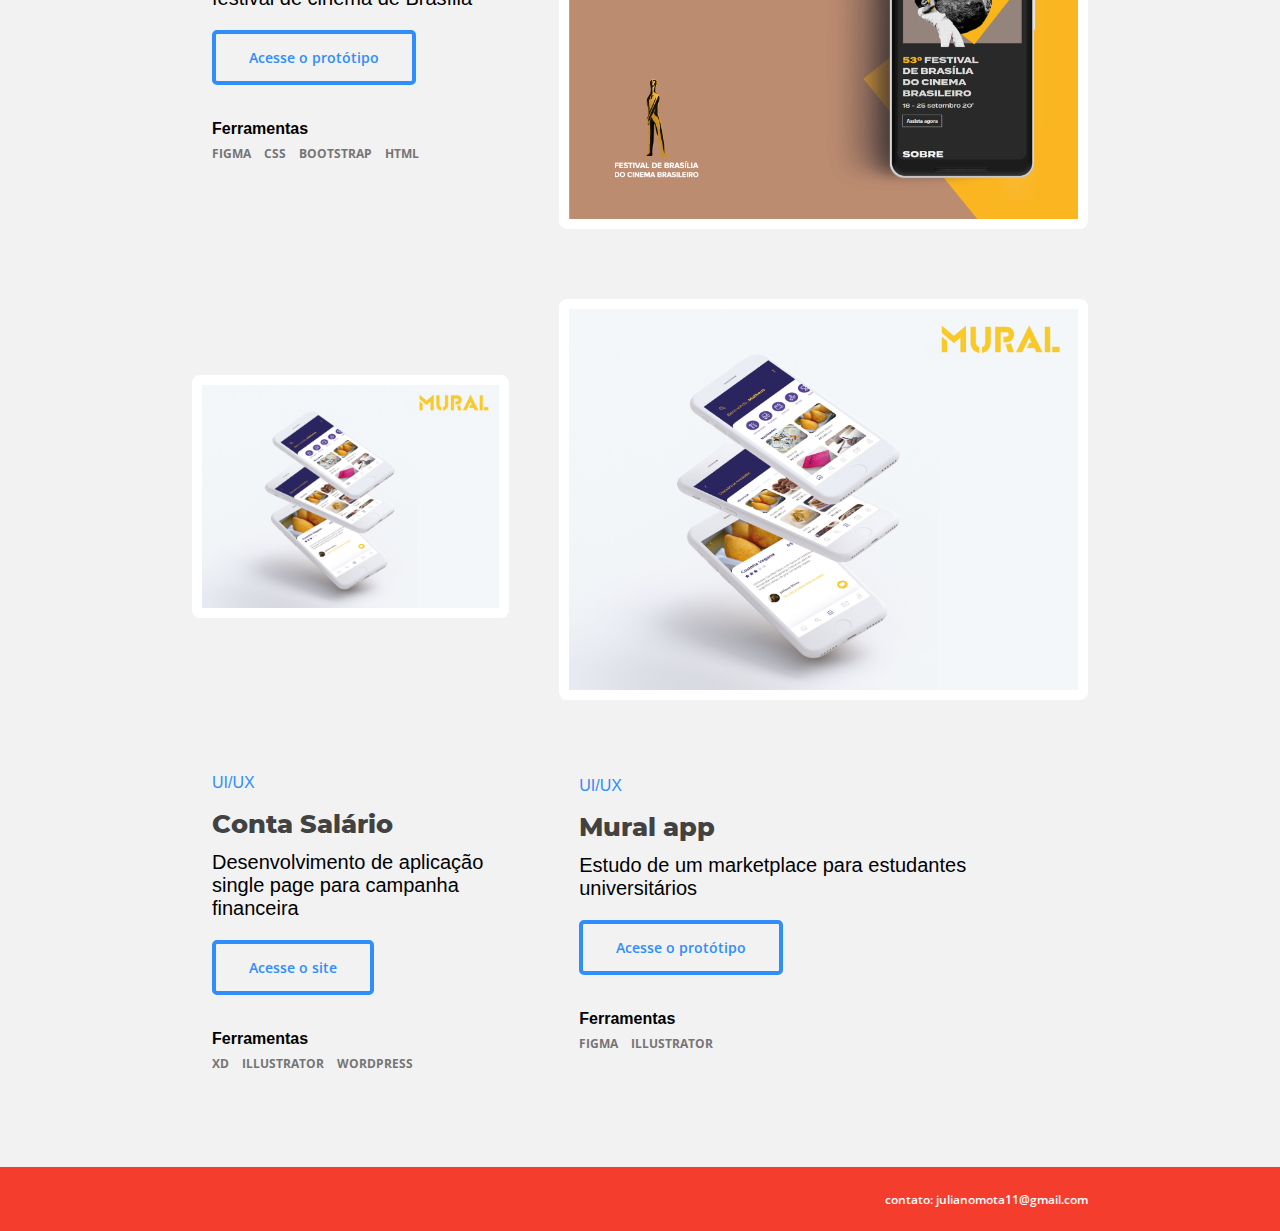
==== commit 54ede4e8: "Update index.html" ====
--- a/index.html
+++ b/index.html
@@ -104,7 +104,7 @@
                 <p class="ferramentas">Xd Illustrator WordPress</p>
              </div>
         </div>
-        <div class="container" id="six"> 
+        <div class="container" id="quatre"> 
             <a target="_blank" href=""http://contasalario.bbprevidencia.com.br"><img class="jazz" src="./images/mural_capa_.png" alt="mural app"><div class="overlay"></div></a>
         </div>
     
@@ -119,7 +119,7 @@
                  <p class="ferramentas">figma  Illustrator </p>
              </div>
         </div>
-        <div class="container" id="six"> 
+        <div class="container" id="quatre"> 
             <a target="_blank" href="https://www.figma.com/proto/yUv1YjyE6gDUC2h342AkTZ/Untitled?node-id=26%3A1&scaling=scale-down"><img class="jazz" src="./images/mural_capa_.png" alt="mural app"><div class="overlay"></div></a>
         </div>
     
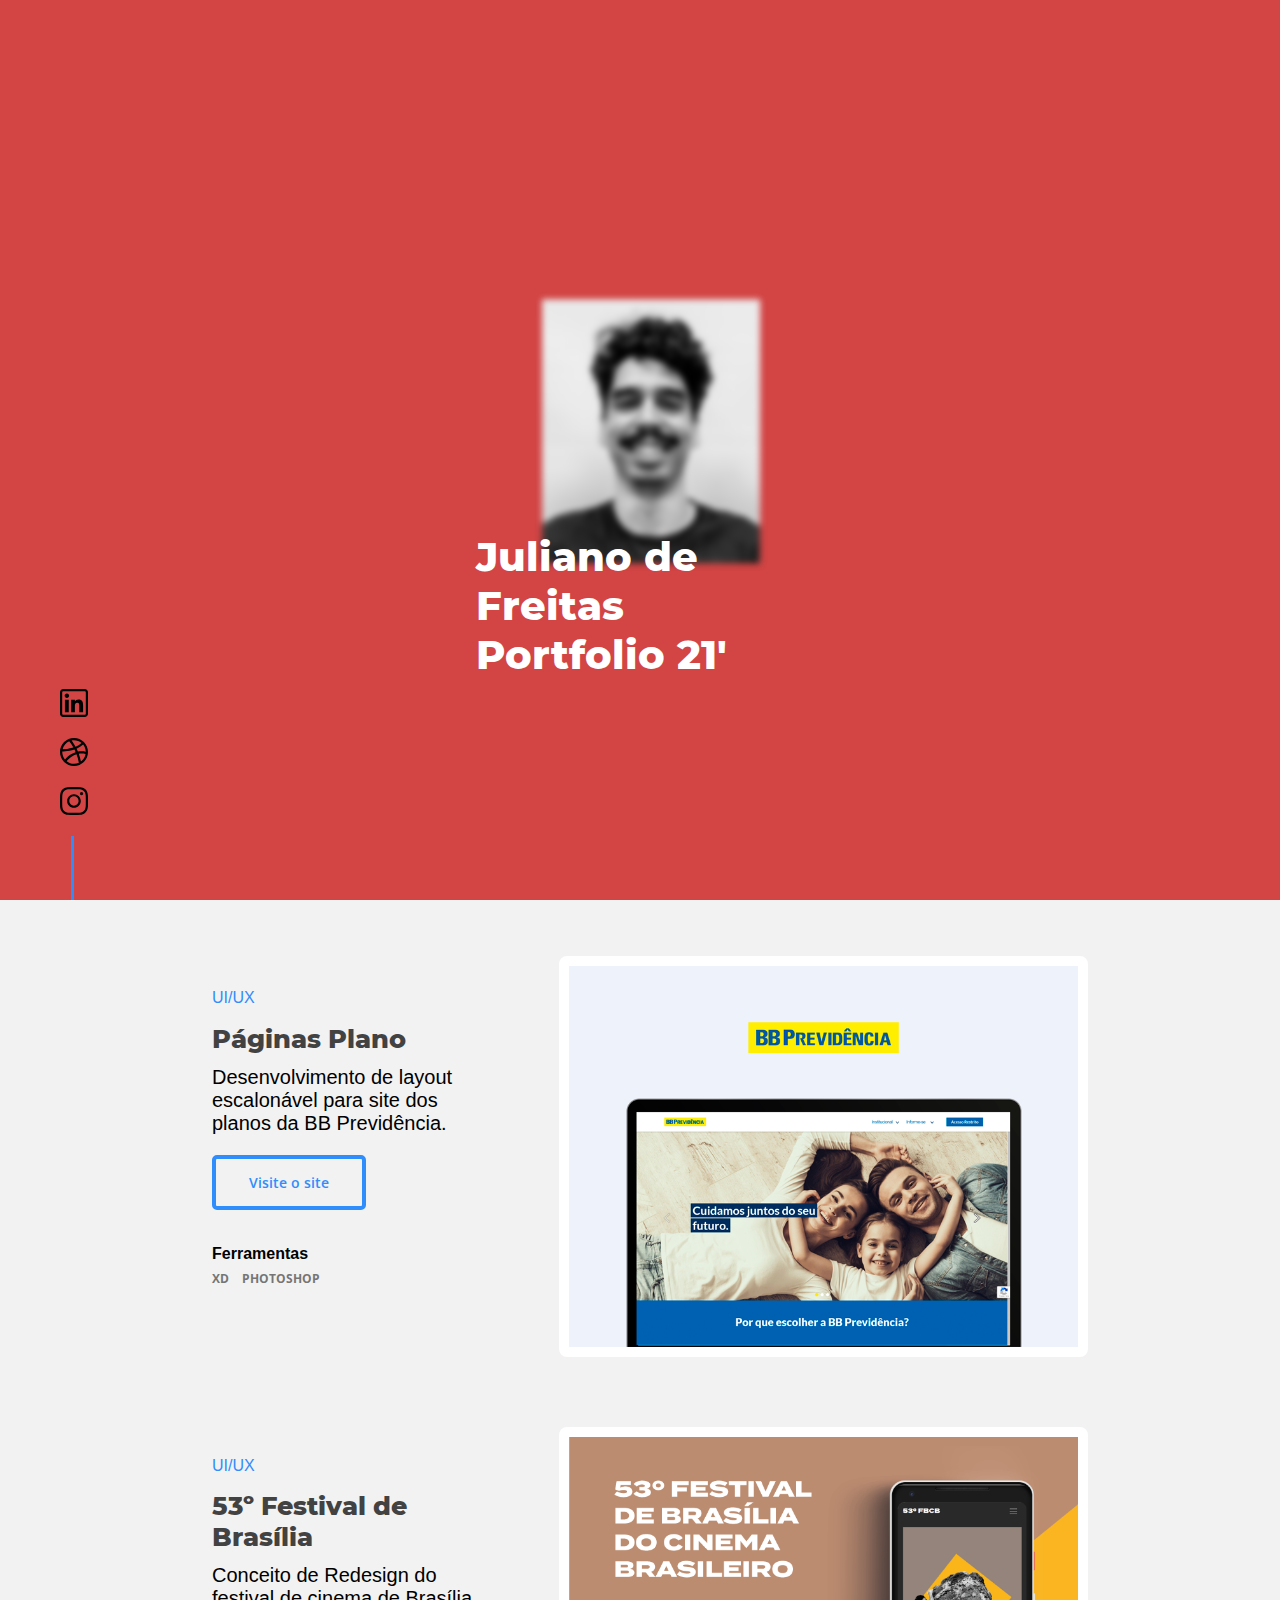
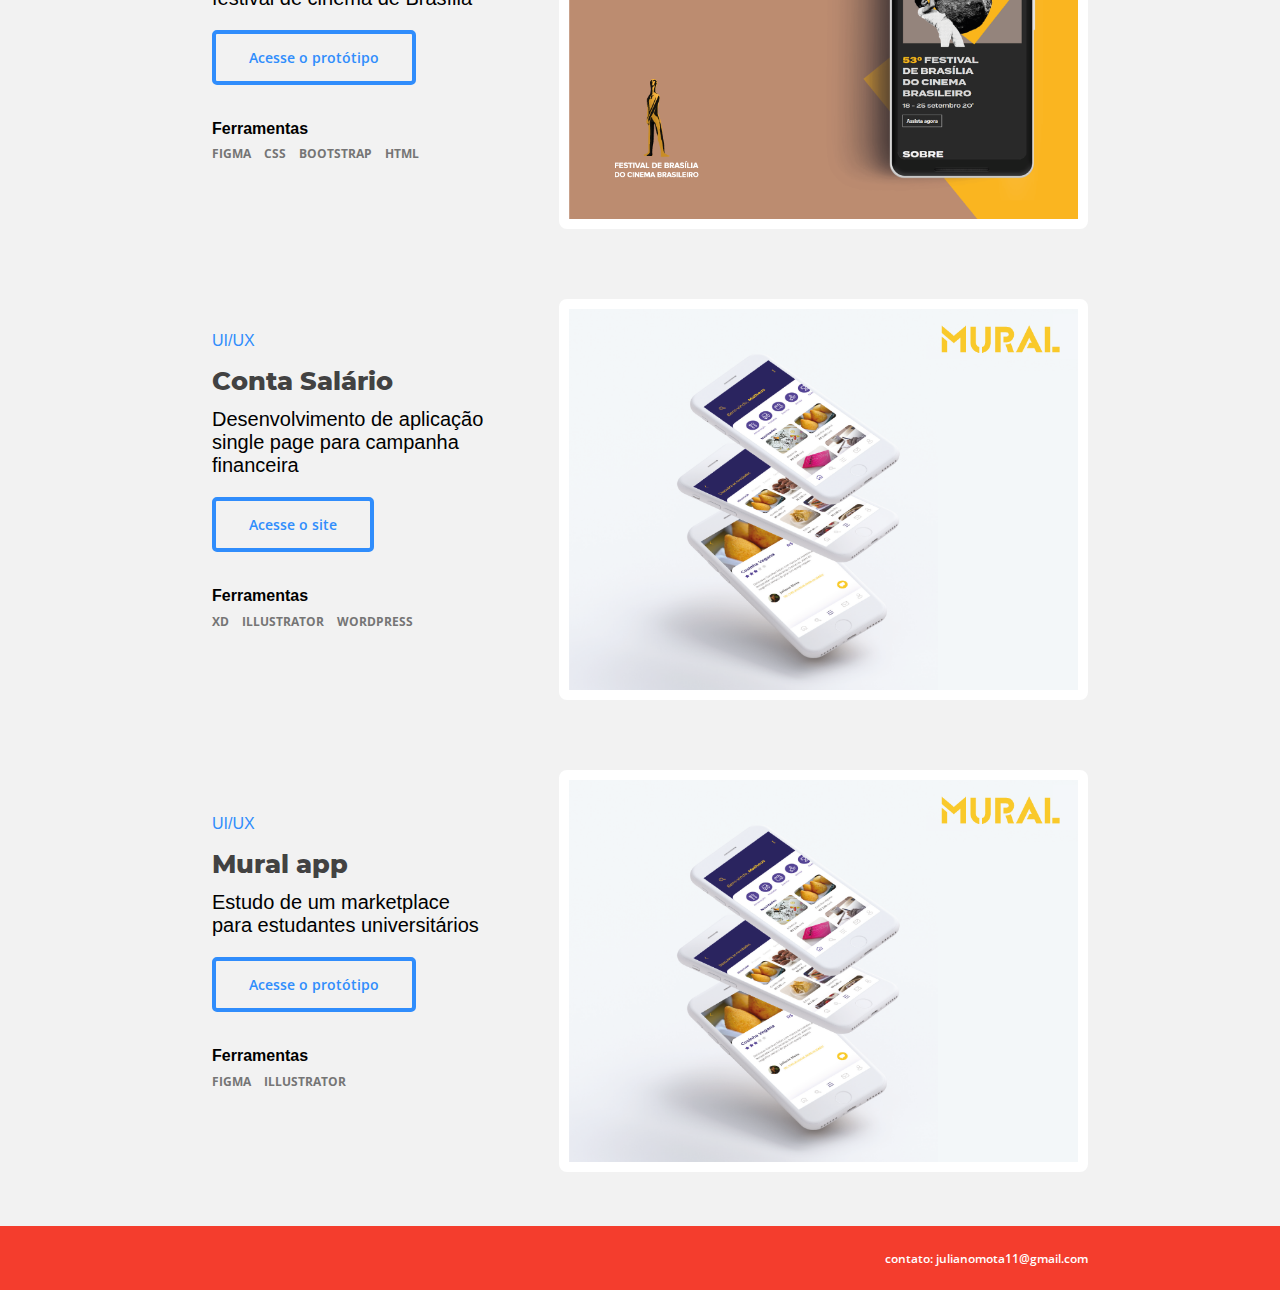
==== commit ec759ca1: "Update index.html" ====
--- a/index.html
+++ b/index.html
@@ -104,12 +104,12 @@
                 <p class="ferramentas">Xd Illustrator WordPress</p>
              </div>
         </div>
-        <div class="container" id="quatre"> 
+        <div class="container" id="six"> 
             <a target="_blank" href=""http://contasalario.bbprevidencia.com.br"><img class="jazz" src="./images/mural_capa_.png" alt="mural app"><div class="overlay"></div></a>
         </div>
     
        <!--Projeto 4-->
-        <div class="descricao" id="cinq">
+        <div class="descricao" id="sept">
             <div>
                 <span>UI/UX</span>
                 <h1>Mural app</h1>
@@ -119,7 +119,7 @@
                  <p class="ferramentas">figma  Illustrator </p>
              </div>
         </div>
-        <div class="container" id="quatre"> 
+        <div class="container" id="huit"> 
             <a target="_blank" href="https://www.figma.com/proto/yUv1YjyE6gDUC2h342AkTZ/Untitled?node-id=26%3A1&scaling=scale-down"><img class="jazz" src="./images/mural_capa_.png" alt="mural app"><div class="overlay"></div></a>
         </div>
     
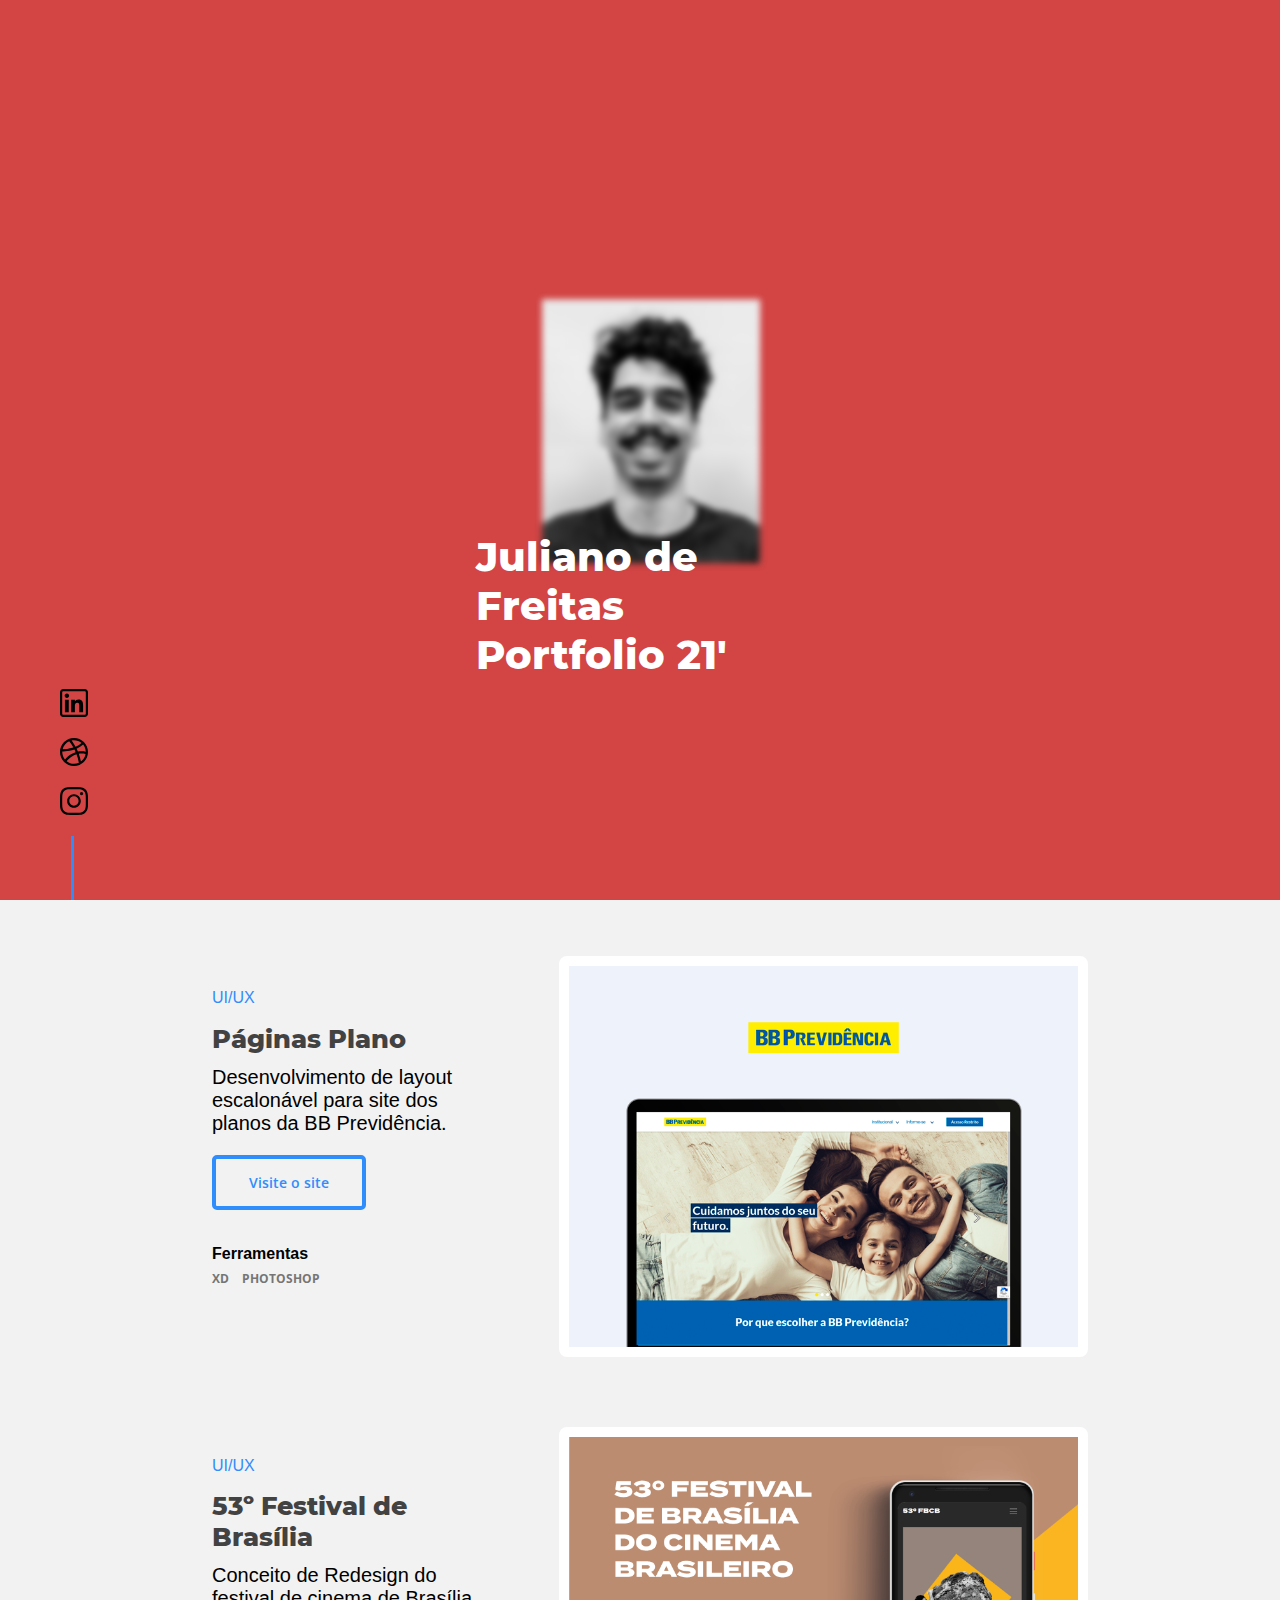
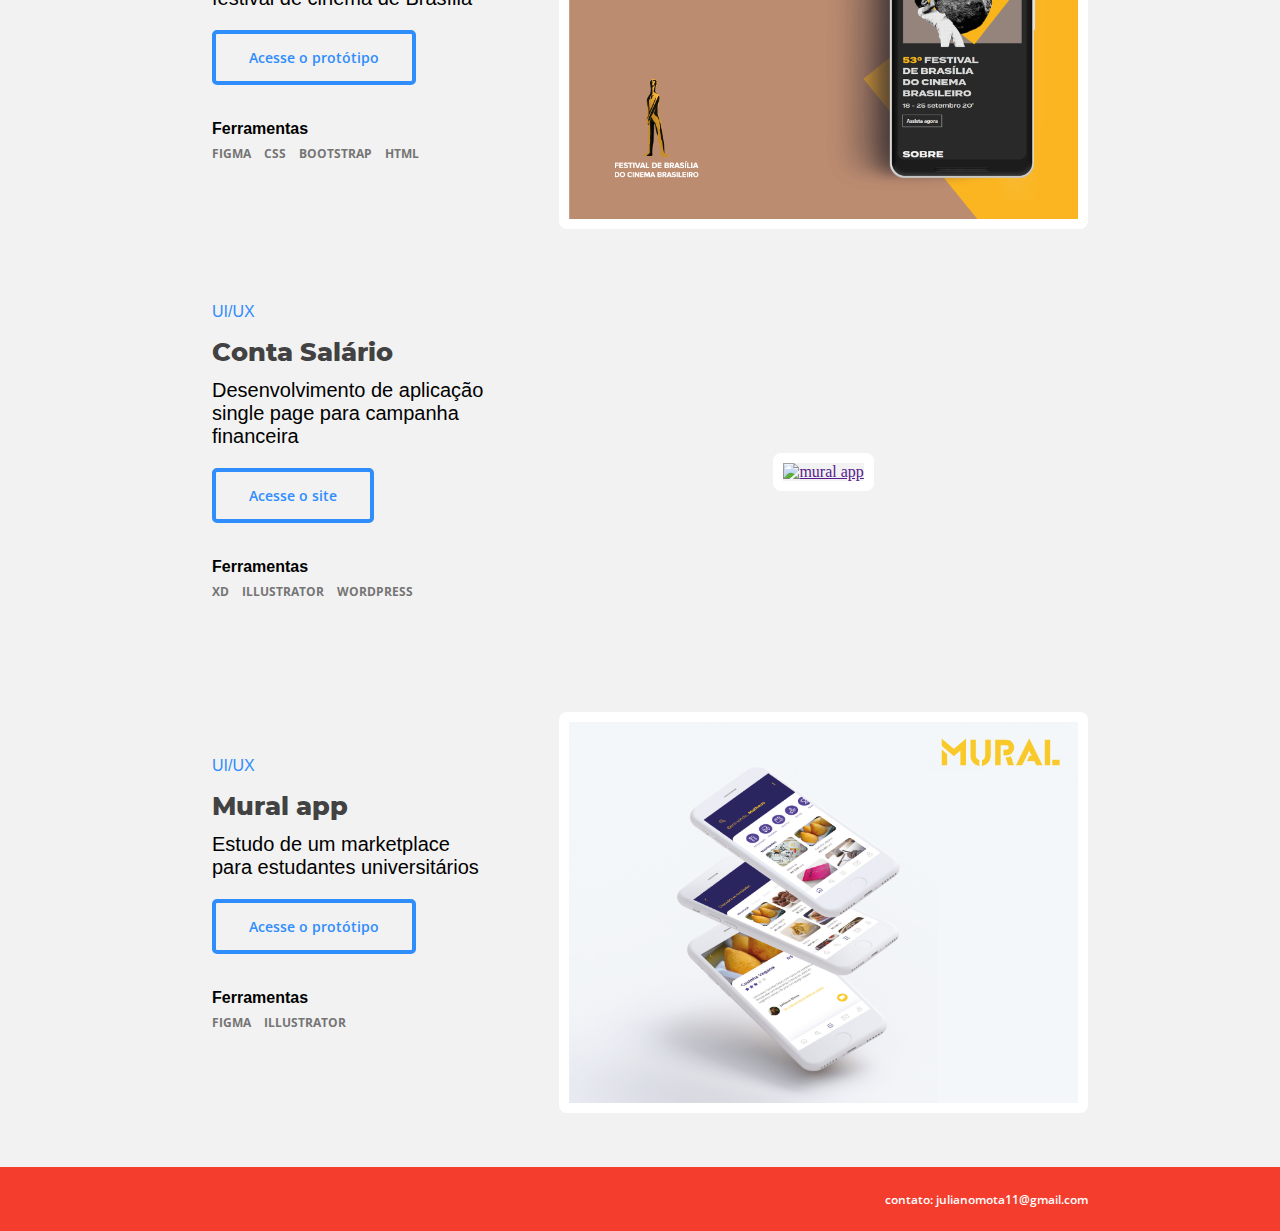
==== commit 92cd7061: "Update index.html" ====
--- a/index.html
+++ b/index.html
@@ -105,7 +105,7 @@
              </div>
         </div>
         <div class="container" id="six"> 
-            <a target="_blank" href=""http://contasalario.bbprevidencia.com.br"><img class="jazz" src="./images/mural_capa_.png" alt="mural app"><div class="overlay"></div></a>
+            <a target="_blank" href=""http://contasalario.bbprevidencia.com.br"><img class="jazz" src="./images/conta-salario-BBP.png" alt="mural app"><div class="overlay"></div></a>
         </div>
     
        <!--Projeto 4-->
